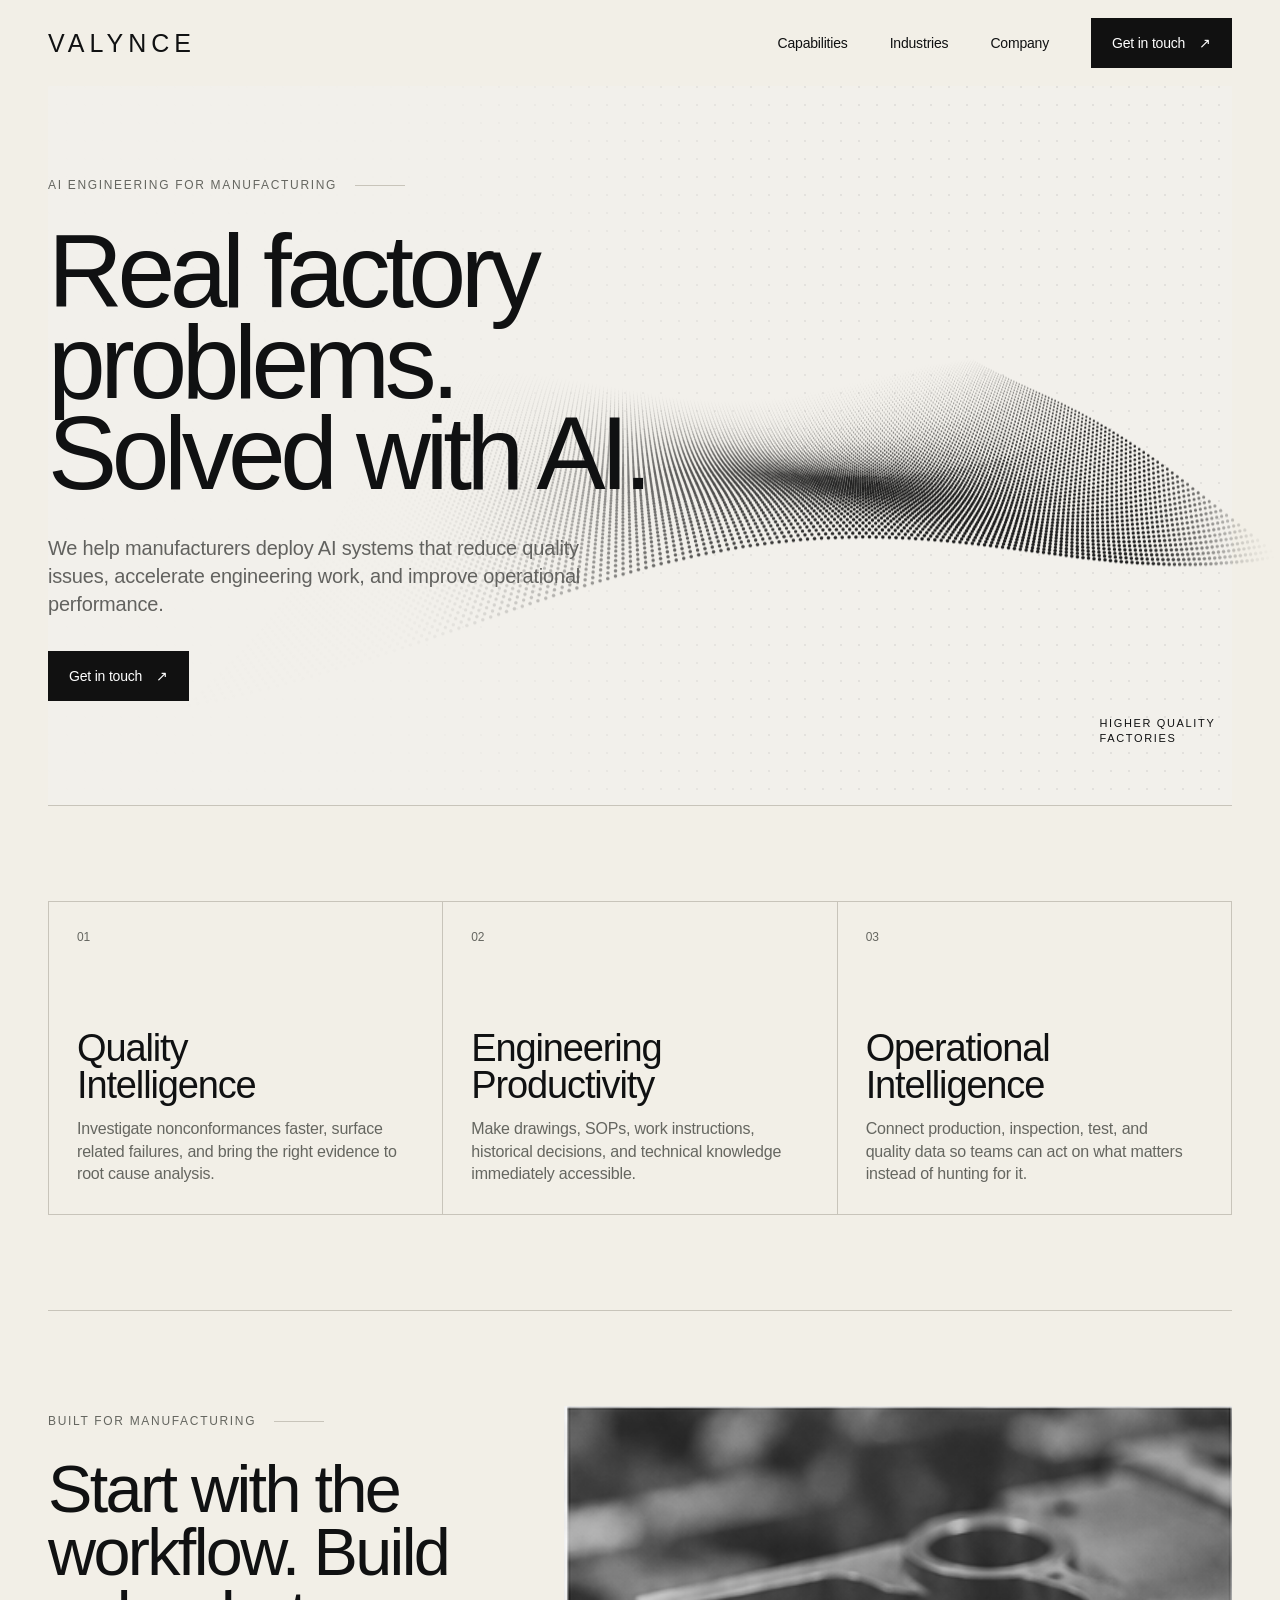
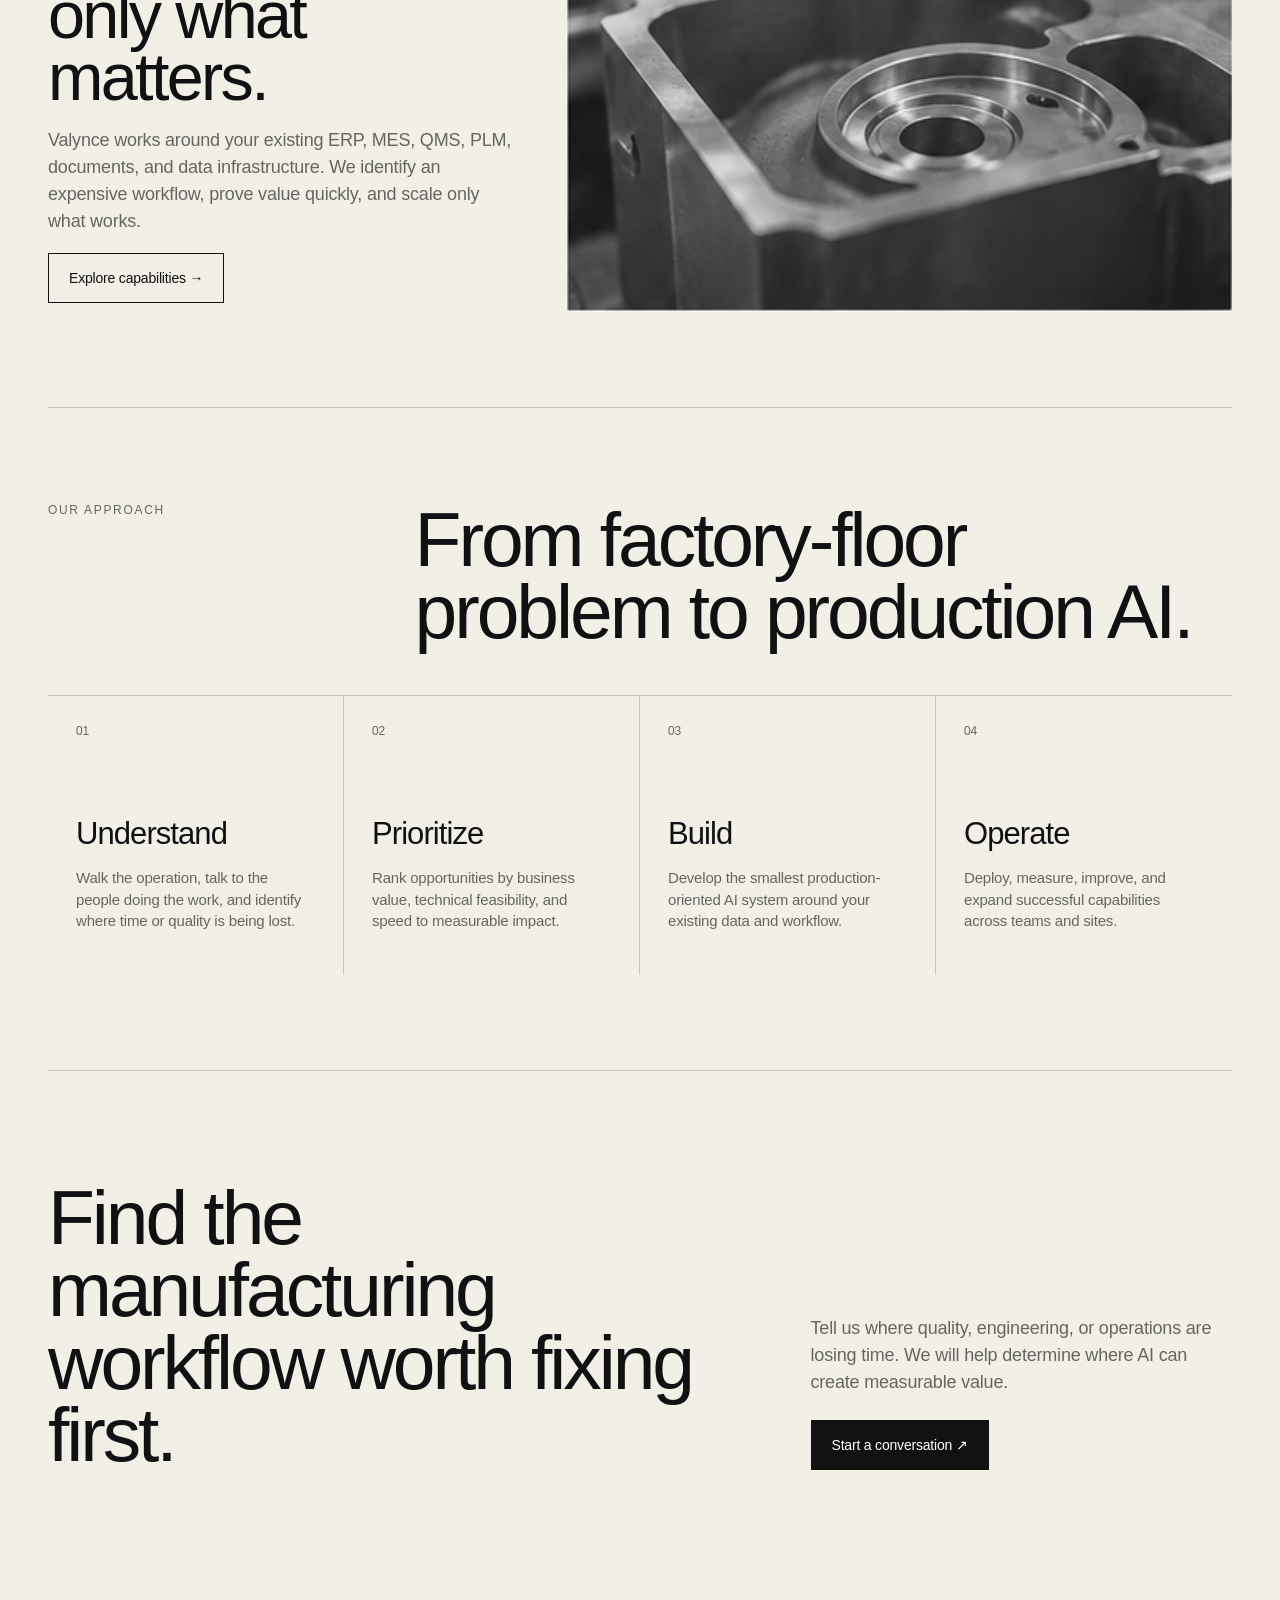
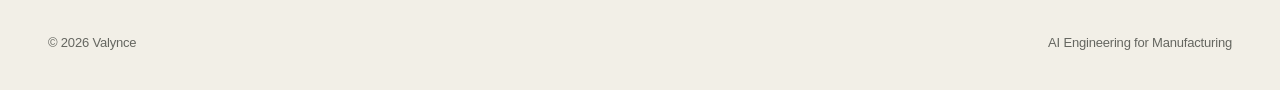
==== index.html @ 44287d53 "Use valynceai.com for contact links" ====
<!doctype html>
<html lang="en">
<head>
<meta charset="utf-8"><meta name="viewport" content="width=device-width,initial-scale=1">
<title>Valynce | AI Engineering for Manufacturing</title>
<meta name="description" content="Valynce helps manufacturers deploy practical AI systems across quality, engineering and operations.">
<link rel="stylesheet" href="assets/style.css">
</head>
<body>
<div class="site">

<header>
  <a class="brand" href="index.html">VALYNCE</a>
  <nav>
    <a href="capabilities.html">Capabilities</a>
    <a href="industries.html">Industries</a>
    <a href="company.html">Company</a>
    <a class="nav-cta" href="mailto:hello@valynceai.com">Get in touch <span>↗</span></a>
  </nav>
</header>


<section class="hero hero-webgl">
  <canvas id="wave" aria-hidden="true"></canvas>
  <div class="hero-copy">
    <div class="eyebrow">AI Engineering for Manufacturing</div>
    <h1>Real factory problems.<br>Solved with AI.</h1>
    <p>We help manufacturers deploy AI systems that reduce quality issues, accelerate engineering work, and improve operational performance.</p>
    <a class="button" href="mailto:hello@valynceai.com">Get in touch <span>↗</span></a>
  </div>
  <div class="hero-tag">HIGHER QUALITY<br>FACTORIES</div>
</section>


<section class="section reveal">
  <div class="feature-grid">
    <article class="feature">
      <div class="num">01</div><h3>Quality<br>Intelligence</h3>
      <p>Investigate nonconformances faster, surface related failures, and bring the right evidence to root cause analysis.</p>
    </article>
    <article class="feature">
      <div class="num">02</div><h3>Engineering<br>Productivity</h3>
      <p>Make drawings, SOPs, work instructions, historical decisions, and technical knowledge immediately accessible.</p>
    </article>
    <article class="feature">
      <div class="num">03</div><h3>Operational<br>Intelligence</h3>
      <p>Connect production, inspection, test, and quality data so teams can act on what matters instead of hunting for it.</p>
    </article>
  </div>
</section>

<section class="section reveal">
  <div class="industrial">
    <div>
      <div class="eyebrow">Built for manufacturing</div>
      <h2>Start with the workflow. Build only what matters.</h2>
      <p>Valynce works around your existing ERP, MES, QMS, PLM, documents, and data infrastructure. We identify an expensive workflow, prove value quickly, and scale only what works.</p>
      <a class="button secondary" href="capabilities.html">Explore capabilities →</a>
    </div>
    <img src="assets/machined-part.png" alt="Precision machined component">
  </div>
</section>

<section class="section reveal">
  <div class="section-head">
    <div class="label">Our approach</div>
    <div><h2>From factory-floor problem to production AI.</h2></div>
  </div>
  <div class="process">
    <div class="step"><div class="num">01</div><h3>Understand</h3><p>Walk the operation, talk to the people doing the work, and identify where time or quality is being lost.</p></div>
    <div class="step"><div class="num">02</div><h3>Prioritize</h3><p>Rank opportunities by business value, technical feasibility, and speed to measurable impact.</p></div>
    <div class="step"><div class="num">03</div><h3>Build</h3><p>Develop the smallest production-oriented AI system around your existing data and workflow.</p></div>
    <div class="step"><div class="num">04</div><h3>Operate</h3><p>Deploy, measure, improve, and expand successful capabilities across teams and sites.</p></div>
  </div>
</section>

<section class="cta-band reveal">
  <div class="inner">
    <h2>Find the manufacturing workflow worth fixing first.</h2>
    <div><p>Tell us where quality, engineering, or operations are losing time. We will help determine where AI can create measurable value.</p><a class="button" href="mailto:hello@valynceai.com">Start a conversation ↗</a></div>
  </div>
</section>

<footer>
  <span>© 2026 Valynce</span>
  <span>AI Engineering for Manufacturing</span>
</footer>

</div>
<script src="assets/site.js"></script>
</body></html>
---- assets/style.css ----
:root{
  --bg:#f2efe7;
  --ink:#101112;
  --muted:#656660;
  --line:#c8c4ba;
  --panel:#ebe7dd;
  --max:1440px;
  --pad:48px;
}
*{box-sizing:border-box}
html{scroll-behavior:smooth}
body{
  margin:0;background:var(--bg);color:var(--ink);
  font-family:"Helvetica Neue",Helvetica,Arial,sans-serif;
  font-weight:400;letter-spacing:-0.012em;overflow-x:clip;
}
a{color:inherit}
.site{max-width:var(--max);margin:auto;padding:0 var(--pad)}
header{
  height:86px;display:flex;align-items:center;justify-content:space-between;
  position:relative;z-index:20
}
.brand{font-size:25px;letter-spacing:.20em;text-decoration:none;font-weight:500}
nav{display:flex;align-items:center;gap:42px}
nav a{text-decoration:none;font-size:14px}
.nav-cta,.button{
  display:inline-flex;align-items:center;justify-content:center;gap:14px;
  background:#111;color:#fff;padding:16px 20px;text-decoration:none;
  font-size:14px;border:1px solid #111;transition:transform .2s ease,background .2s ease
}
.nav-cta:hover,.button:hover{transform:translateY(-2px)}
.button.secondary{background:transparent;color:var(--ink)}
.hero{
  min-height:690px;position:relative;border-bottom:1px solid var(--line);
  display:grid;grid-template-columns:1.08fr .92fr;align-items:center;overflow:hidden
}
.hero-copy{position:relative;z-index:4;padding:55px 0 72px}
.eyebrow{
  display:flex;align-items:center;gap:18px;font-size:12px;text-transform:uppercase;
  letter-spacing:.14em;color:var(--muted);margin-bottom:30px
}
.eyebrow:after{content:"";width:50px;height:1px;background:var(--line)}
h1{
  font-size:clamp(72px,8.5vw,132px);line-height:.88;letter-spacing:-.045em;
  font-weight:400;margin:0;max-width:900px
}
.hero p{
  font-size:20px;line-height:1.42;max-width:590px;color:#53544f;margin:30px 0 30px
}
#wave{
  position:absolute;
  right:-8%;
  top:-1%;
  width:73%;
  height:103%;
  z-index:2;
  pointer-events:none;
  image-rendering:auto;
}
.hero-tag{
  position:absolute;right:2%;bottom:12%;z-index:4;font-size:12px;line-height:1.25;
  text-transform:uppercase;letter-spacing:.14em
}
.section{padding:95px 0;border-bottom:1px solid var(--line)}
.section-head{display:grid;grid-template-columns:.38fr 1fr;gap:56px;margin-bottom:48px}
.label{font-size:12px;text-transform:uppercase;letter-spacing:.14em;color:var(--muted)}
h2{
  font-size:clamp(48px,6vw,88px);line-height:.94;letter-spacing:-.04em;
  font-weight:400;margin:0
}
.lede{font-size:18px;line-height:1.55;color:var(--muted);max-width:740px;margin:18px 0 0}
.feature-grid{display:grid;grid-template-columns:repeat(3,1fr);border-top:1px solid var(--line);border-left:1px solid var(--line)}
.feature{
  min-height:270px;border-right:1px solid var(--line);border-bottom:1px solid var(--line);
  padding:28px;position:relative;transition:background .2s ease
}
.feature:hover{background:rgba(255,255,255,.2)}
.feature .num{font-size:12px;color:var(--muted)}
.feature h3{font-size:38px;line-height:.98;font-weight:400;letter-spacing:-.03em;margin:86px 0 14px}
.feature p{font-size:16px;line-height:1.4;color:var(--muted);max-width:320px;margin:0}
.split{display:grid;grid-template-columns:1fr 1fr;border:1px solid var(--line)}
.split>div{padding:38px;min-height:360px}
.split>div:first-child{border-right:1px solid var(--line)}
.split h3{font-size:46px;line-height:.98;font-weight:400;letter-spacing:-.035em;margin:72px 0 16px}
.split p{font-size:17px;line-height:1.5;color:var(--muted);max-width:520px}
.process{display:grid;grid-template-columns:repeat(4,1fr);border-top:1px solid var(--line)}
.step{min-height:260px;border-right:1px solid var(--line);padding:28px}
.step:last-child{border-right:0}
.step .num{font-size:12px;color:var(--muted)}
.step h3{font-size:31px;font-weight:400;letter-spacing:-.03em;margin:78px 0 10px}
.step p{font-size:15px;line-height:1.45;color:var(--muted);max-width:250px}
.systems{display:grid;grid-template-columns:repeat(6,1fr);border-top:1px solid var(--line);border-left:1px solid var(--line);margin-top:42px}
.systems div{height:86px;display:flex;align-items:center;justify-content:center;border-right:1px solid var(--line);border-bottom:1px solid var(--line);font-size:14px}
.industrial{display:grid;grid-template-columns:.82fr 1.18fr;gap:52px;align-items:center}
.industrial img{width:100%;display:block;filter:grayscale(1);aspect-ratio:1.32/1;object-fit:cover}
.industrial h2{font-size:clamp(48px,5.2vw,78px)}
.industrial p{font-size:18px;line-height:1.5;color:var(--muted);max-width:560px}
.page-hero{padding:105px 0 78px;border-bottom:1px solid var(--line)}
.page-hero h1{font-size:clamp(72px,8vw,124px);max-width:1100px}
.page-hero p{font-size:20px;line-height:1.45;max-width:760px;color:var(--muted)}
.list-row{display:grid;grid-template-columns:.42fr 1.58fr;gap:50px;padding:34px 0;border-top:1px solid var(--line)}
.list-row:last-child{border-bottom:1px solid var(--line)}
.list-row h3{font-size:30px;font-weight:400;margin:0;letter-spacing:-.03em}
.list-row p{font-size:17px;line-height:1.5;color:var(--muted);margin:0;max-width:760px}
.industry-grid{display:grid;grid-template-columns:repeat(2,1fr);border-top:1px solid var(--line);border-left:1px solid var(--line)}
.industry{min-height:310px;padding:32px;border-right:1px solid var(--line);border-bottom:1px solid var(--line)}
.industry h3{font-size:40px;font-weight:400;letter-spacing:-.035em;margin:118px 0 12px}
.industry p{font-size:16px;line-height:1.45;color:var(--muted);max-width:440px}
.big-quote{font-size:clamp(48px,6vw,92px);line-height:.96;letter-spacing:-.045em;max-width:1240px;margin:0}
.cta-band{padding:110px 0 125px}
.cta-band .inner{display:grid;grid-template-columns:1.25fr .75fr;gap:60px;align-items:end}
.cta-band p{font-size:18px;line-height:1.5;color:var(--muted);margin:0 0 24px}
footer{height:95px;display:flex;align-items:center;justify-content:space-between;font-size:13px;color:var(--muted)}
.reveal{opacity:0;transform:translateY(20px);transition:opacity .7s ease,transform .7s ease}
.reveal.visible{opacity:1;transform:none}
@media(max-width:980px){
  :root{--pad:24px}
  nav a:not(.nav-cta){display:none}
  .hero{grid-template-columns:1fr;min-height:650px}
  #wave{width:86%;opacity:.55}
  .feature-grid,.industry-grid{grid-template-columns:1fr}
  .section-head,.industrial,.split,.cta-band .inner,.list-row{grid-template-columns:1fr}
  .split>div:first-child{border-right:0;border-bottom:1px solid var(--line)}
  .process{grid-template-columns:1fr 1fr}
  .systems{grid-template-columns:repeat(3,1fr)}
}
@media(max-width:620px){
  :root{--pad:18px}
  .brand{font-size:19px}
  h1{font-size:59px}
  #wave{width:100%;right:-25%;opacity:.35}
  .hero-tag{display:none}
  .process,.systems{grid-template-columns:1fr}
  .step{border-right:0;border-bottom:1px solid var(--line)}
  .page-hero h1{font-size:58px}
}
@media(prefers-reduced-motion:reduce){
  html{scroll-behavior:auto}
  .reveal{opacity:1;transform:none}
}


/* ===== Valynce interactive WebGL hero ===== */
.hero-webgl{
  min-height:720px;
  position:relative;
  display:block;
  overflow:visible;
  border-bottom:1px solid var(--line);
  background:
    radial-gradient(circle at 1px 1px, rgba(60,60,60,.085) .75px, transparent .8px) 0 0 / 18px 18px,
    #F2F0EB;
}
.hero-webgl::after{
  content:"";
  position:absolute;
  inset:0;
  pointer-events:none;
  background:linear-gradient(90deg, rgba(242,240,235,.98) 0%, rgba(242,240,235,.93) 29%, rgba(242,240,235,.38) 48%, rgba(242,240,235,.015) 69%);
  z-index:2;
}
.hero-webgl #wave{
  position:absolute;
  top:0;
  right:calc(50% - 50vw);
  width:calc(50vw + 50%);
  height:100%;
  opacity:1;
  z-index:1;
  pointer-events:none;
}
.hero-webgl .hero-copy{
  position:relative;
  z-index:4;
  width:min(850px,72%);
  padding:92px 0 80px;
}
.hero-webgl .eyebrow{
  margin-bottom:34px;
}
.hero-webgl h1{
  font-family:Inter,"Helvetica Neue",Helvetica,Arial,sans-serif;
  font-size:clamp(72px,8.1vw,122px);
  line-height:.88;
  letter-spacing:-.052em;
  font-weight:500;
  max-width:920px;
}
.hero-webgl p{
  max-width:560px;
  font-size:20px;
  line-height:1.42;
  color:#62625f;
  margin:34px 0 32px;
}
.hero-webgl .hero-tag{
  position:absolute;
  z-index:5;
  right:1.4%;
  bottom:8.4%;
  font-size:11px;
  line-height:1.28;
  letter-spacing:.15em;
  font-weight:500;
}
@media(max-width:980px){
  .hero-webgl{min-height:680px}
  .hero-webgl .hero-copy{width:86%;padding-top:100px}
  .hero-webgl::after{background:linear-gradient(90deg,rgba(242,240,235,.98) 0%,rgba(242,240,235,.90) 48%,rgba(242,240,235,.15) 82%)}
}
@media(max-width:650px){
  .hero-webgl{min-height:660px}
  .hero-webgl .hero-copy{width:100%;padding-top:106px}
  .hero-webgl h1{font-size:58px;letter-spacing:-.045em}
  .hero-webgl p{font-size:18px;max-width:88%}
  .hero-webgl .hero-tag{display:none}
  .hero-webgl::after{background:linear-gradient(90deg,rgba(242,240,235,.98) 0%,rgba(242,240,235,.92) 58%,rgba(242,240,235,.28) 100%)}
}
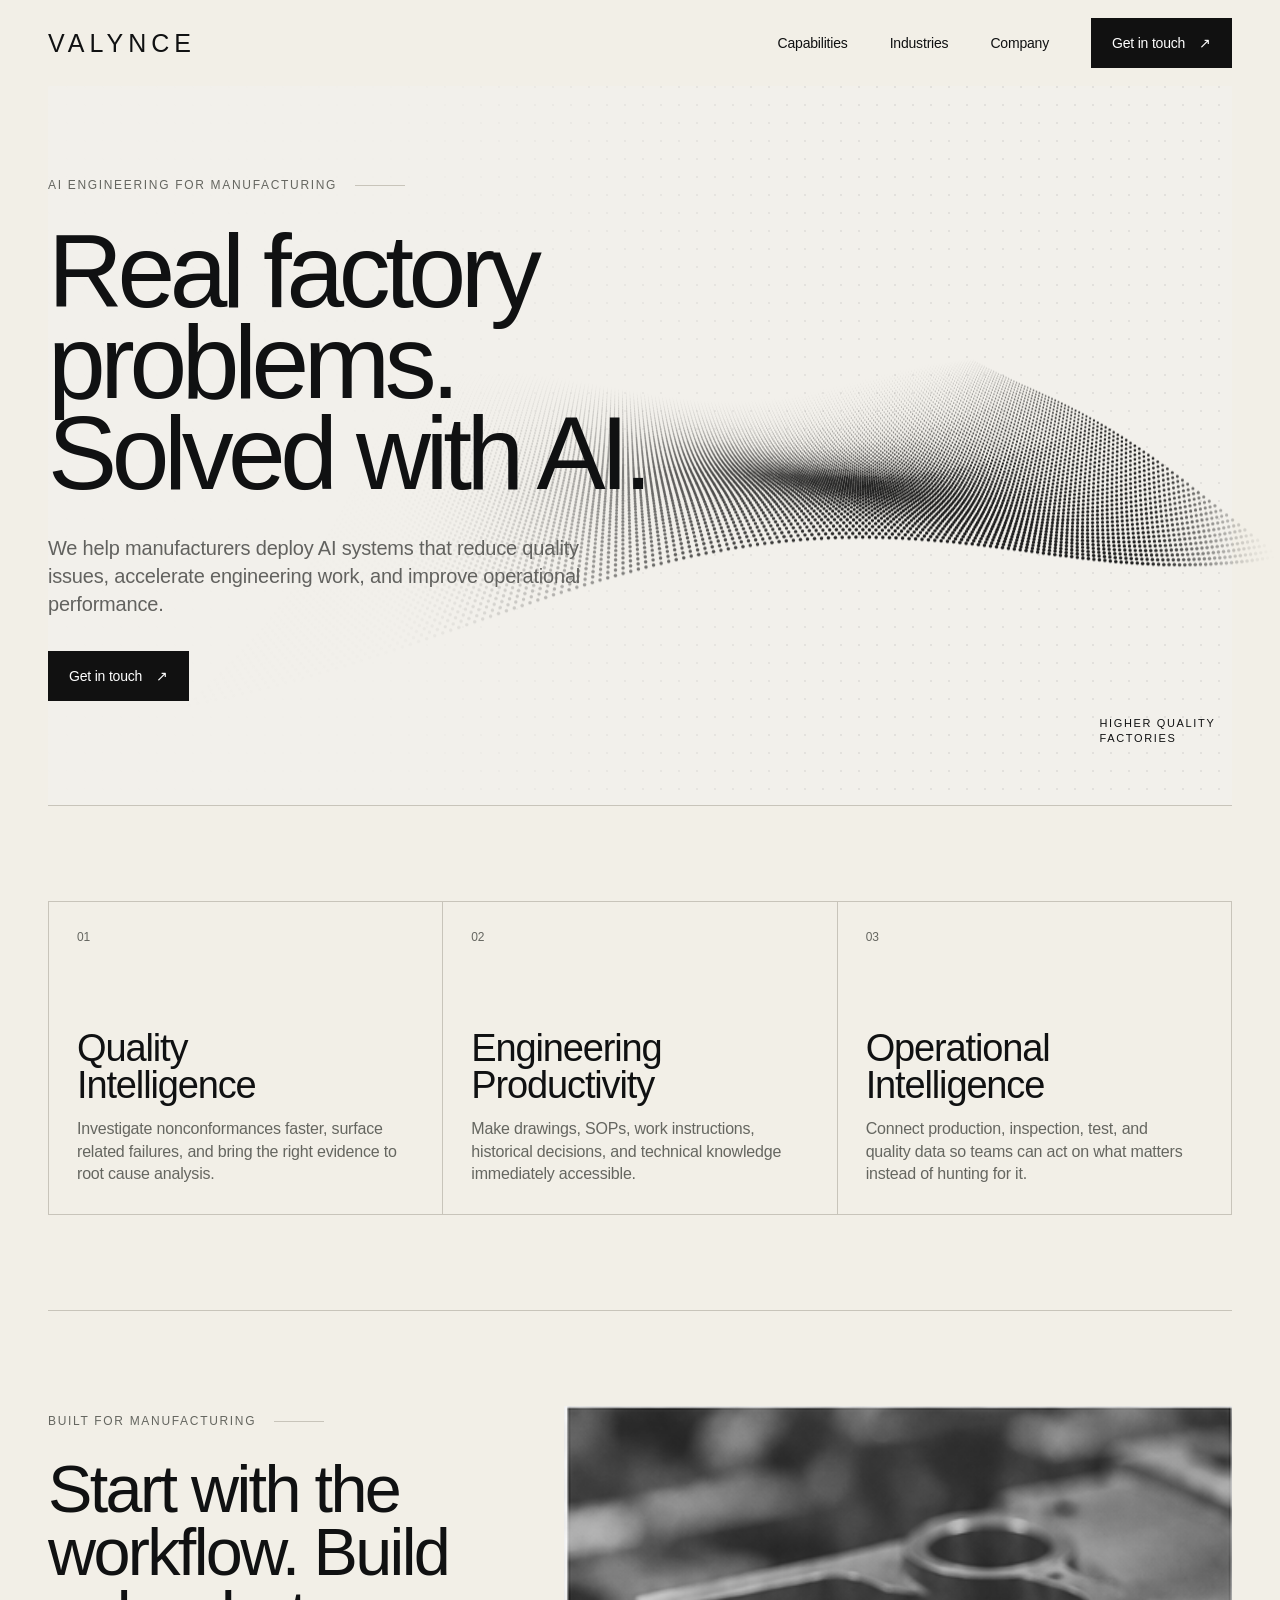
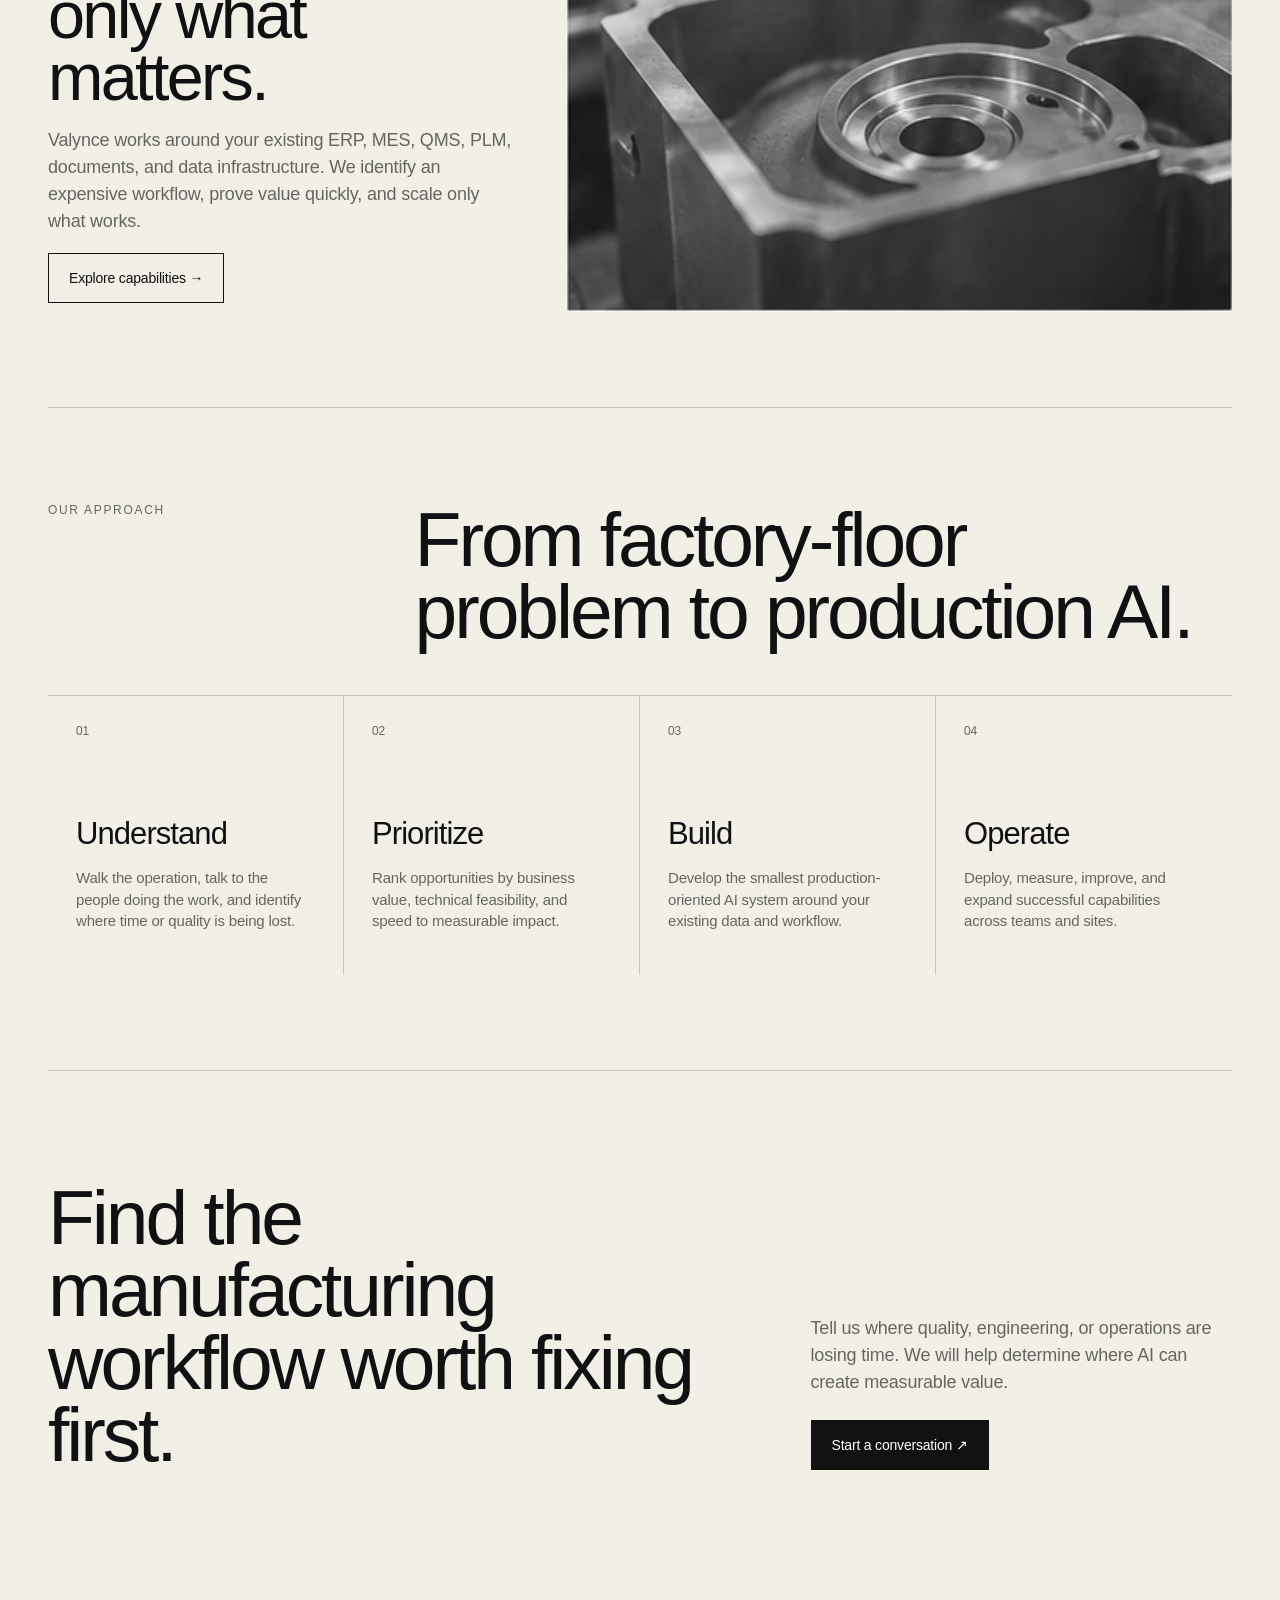
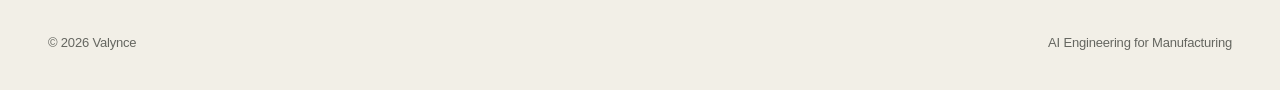
==== commit b16558ac: "Add contact form delivering inquiries to Paul" ====
--- a/index.html
+++ b/index.html
@@ -15,7 +15,7 @@
     <a href="capabilities.html">Capabilities</a>
     <a href="industries.html">Industries</a>
     <a href="company.html">Company</a>
-    <a class="nav-cta" href="mailto:hello@valynceai.com">Get in touch <span>↗</span></a>
+    <a class="nav-cta" href="contact.html">Get in touch <span>↗</span></a>
   </nav>
 </header>
 
@@ -26,7 +26,7 @@
     <div class="eyebrow">AI Engineering for Manufacturing</div>
     <h1>Real factory problems.<br>Solved with AI.</h1>
     <p>We help manufacturers deploy AI systems that reduce quality issues, accelerate engineering work, and improve operational performance.</p>
-    <a class="button" href="mailto:hello@valynceai.com">Get in touch <span>↗</span></a>
+    <a class="button" href="contact.html">Get in touch <span>↗</span></a>
   </div>
   <div class="hero-tag">HIGHER QUALITY<br>FACTORIES</div>
 </section>
@@ -77,7 +77,7 @@
 <section class="cta-band reveal">
   <div class="inner">
     <h2>Find the manufacturing workflow worth fixing first.</h2>
-    <div><p>Tell us where quality, engineering, or operations are losing time. We will help determine where AI can create measurable value.</p><a class="button" href="mailto:hello@valynceai.com">Start a conversation ↗</a></div>
+    <div><p>Tell us where quality, engineering, or operations are losing time. We will help determine where AI can create measurable value.</p><a class="button" href="contact.html">Start a conversation ↗</a></div>
   </div>
 </section>
 
--- a/assets/style.css
+++ b/assets/style.css
@@ -217,3 +217,20 @@
   .hero-webgl .hero-tag{display:none}
   .hero-webgl::after{background:linear-gradient(90deg,rgba(242,240,235,.98) 0%,rgba(242,240,235,.92) 58%,rgba(242,240,235,.28) 100%)}
 }
+
+/* Contact form */
+.contact-layout{display:grid;grid-template-columns:1fr 1.2fr;gap:72px;align-items:start}
+.contact-intro h2{font-size:clamp(32px,4vw,52px);line-height:1.05;margin:24px 0}
+.contact-intro p{font-size:18px;line-height:1.5;color:var(--muted);overflow-wrap:anywhere}
+.contact-form{display:grid;gap:24px}
+.contact-fields{display:grid;grid-template-columns:1fr 1fr;gap:24px}
+.contact-field{display:grid;gap:10px}
+.contact-field label{font-size:14px;font-weight:500}
+.contact-field label span{color:var(--muted);font-weight:400}
+.contact-field input,.contact-field textarea{width:100%;min-width:0;border:1px solid var(--line);border-radius:0;background:transparent;color:var(--ink);padding:14px;font:inherit;font-size:16px}
+.contact-field textarea{resize:vertical;min-height:160px}
+.contact-field input:focus-visible,.contact-field textarea:focus-visible,.contact-form button:focus-visible{outline:2px solid var(--ink);outline-offset:3px}
+.contact-note{font-size:13px;line-height:1.5;color:var(--muted);margin:0}
+.contact-form .button{justify-self:start;cursor:pointer;font-family:inherit}
+@media(max-width:980px){.contact-layout{grid-template-columns:1fr;gap:36px}}
+@media(max-width:620px){.contact-fields{grid-template-columns:1fr}}
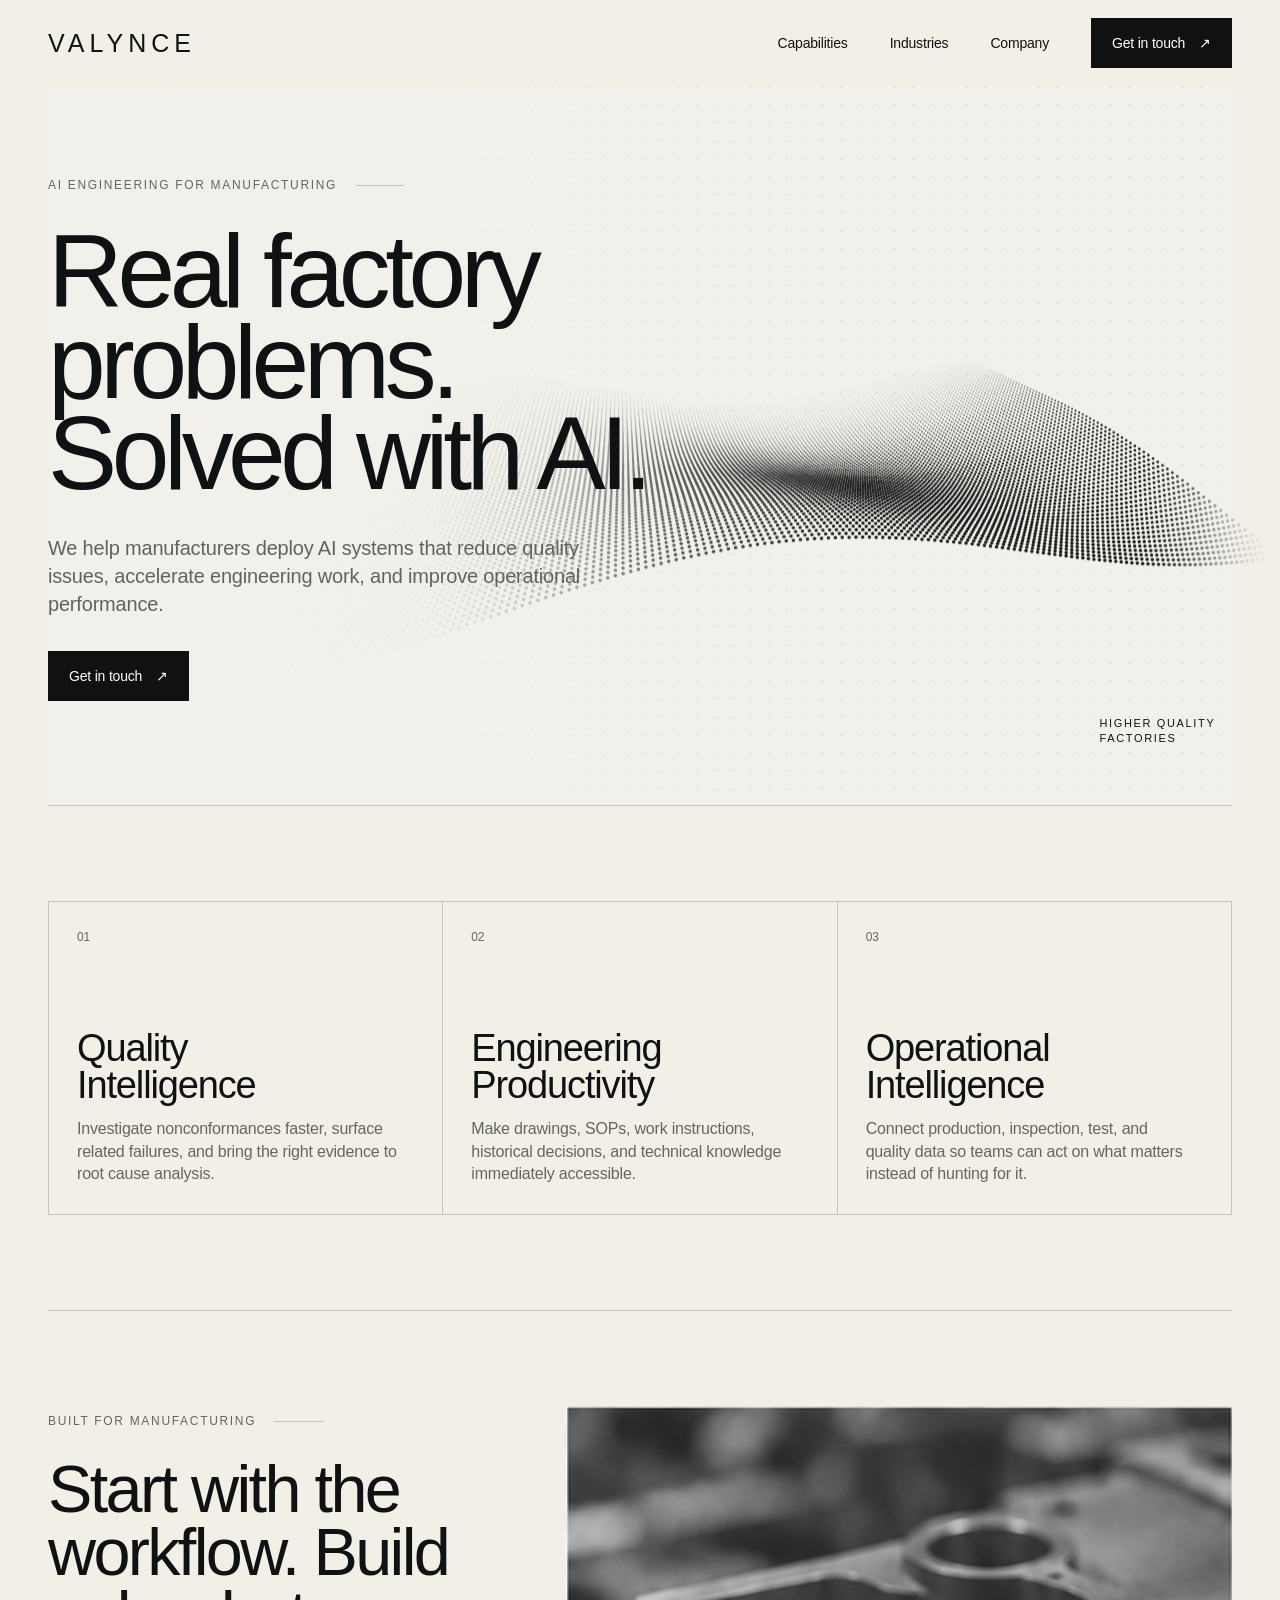
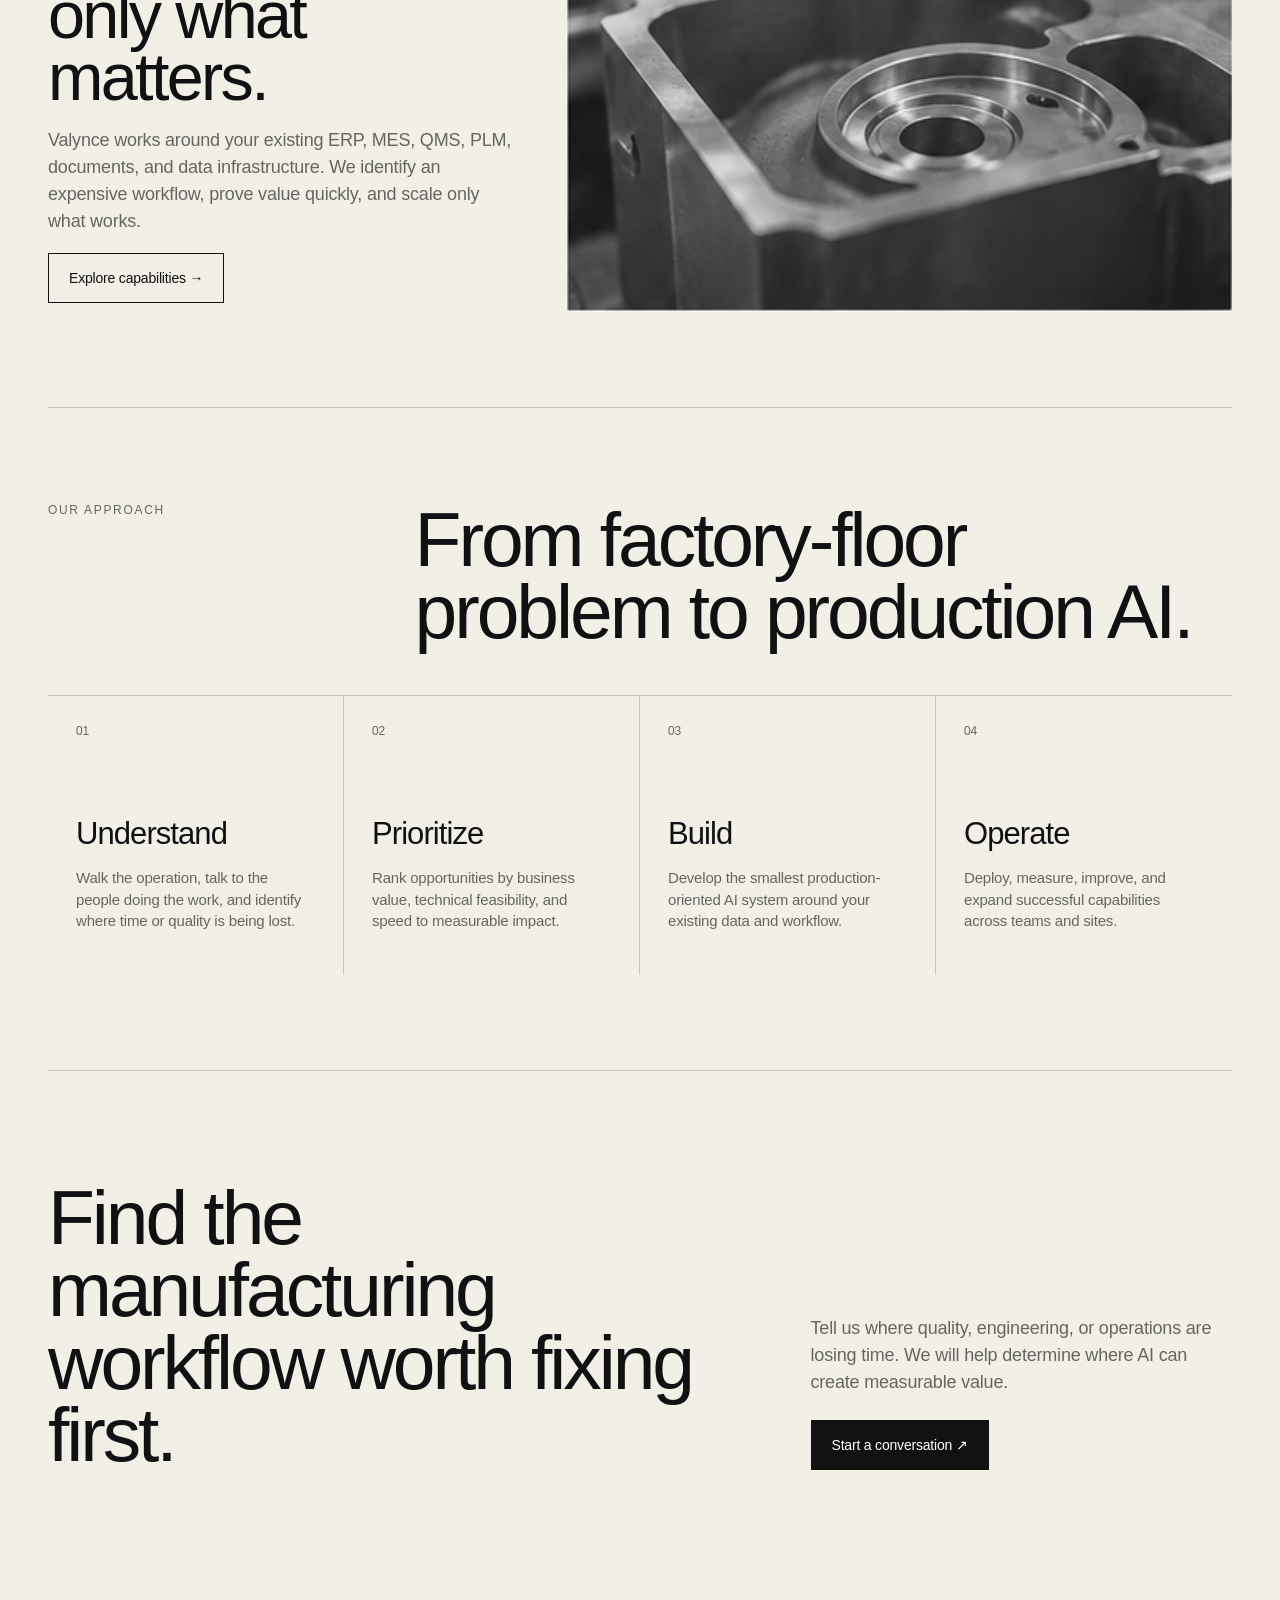
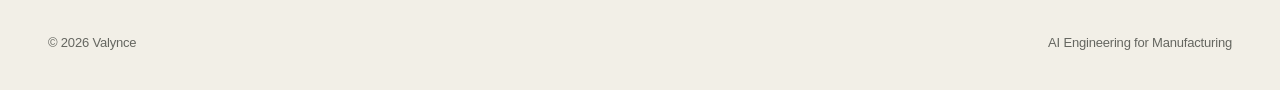
==== commit 801e0ba2: "Load contact styles separately and version stylesheet URLs" ====
--- a/index.html
+++ b/index.html
@@ -4,7 +4,7 @@
 <meta charset="utf-8"><meta name="viewport" content="width=device-width,initial-scale=1">
 <title>Valynce | AI Engineering for Manufacturing</title>
 <meta name="description" content="Valynce helps manufacturers deploy practical AI systems across quality, engineering and operations.">
-<link rel="stylesheet" href="assets/style.css">
+<link rel="stylesheet" href="assets/style.css?v=d0374bb2c1">
 </head>
 <body>
 <div class="site">
--- a/assets/style.css
+++ b/assets/style.css
@@ -217,20 +217,3 @@
   .hero-webgl .hero-tag{display:none}
   .hero-webgl::after{background:linear-gradient(90deg,rgba(242,240,235,.98) 0%,rgba(242,240,235,.92) 58%,rgba(242,240,235,.28) 100%)}
 }
-
-/* Contact form */
-.contact-layout{display:grid;grid-template-columns:1fr 1.2fr;gap:72px;align-items:start}
-.contact-intro h2{font-size:clamp(32px,4vw,52px);line-height:1.05;margin:24px 0}
-.contact-intro p{font-size:18px;line-height:1.5;color:var(--muted);overflow-wrap:anywhere}
-.contact-form{display:grid;gap:24px}
-.contact-fields{display:grid;grid-template-columns:1fr 1fr;gap:24px}
-.contact-field{display:grid;gap:10px}
-.contact-field label{font-size:14px;font-weight:500}
-.contact-field label span{color:var(--muted);font-weight:400}
-.contact-field input,.contact-field textarea{width:100%;min-width:0;border:1px solid var(--line);border-radius:0;background:transparent;color:var(--ink);padding:14px;font:inherit;font-size:16px}
-.contact-field textarea{resize:vertical;min-height:160px}
-.contact-field input:focus-visible,.contact-field textarea:focus-visible,.contact-form button:focus-visible{outline:2px solid var(--ink);outline-offset:3px}
-.contact-note{font-size:13px;line-height:1.5;color:var(--muted);margin:0}
-.contact-form .button{justify-self:start;cursor:pointer;font-family:inherit}
-@media(max-width:980px){.contact-layout{grid-template-columns:1fr;gap:36px}}
-@media(max-width:620px){.contact-fields{grid-template-columns:1fr}}
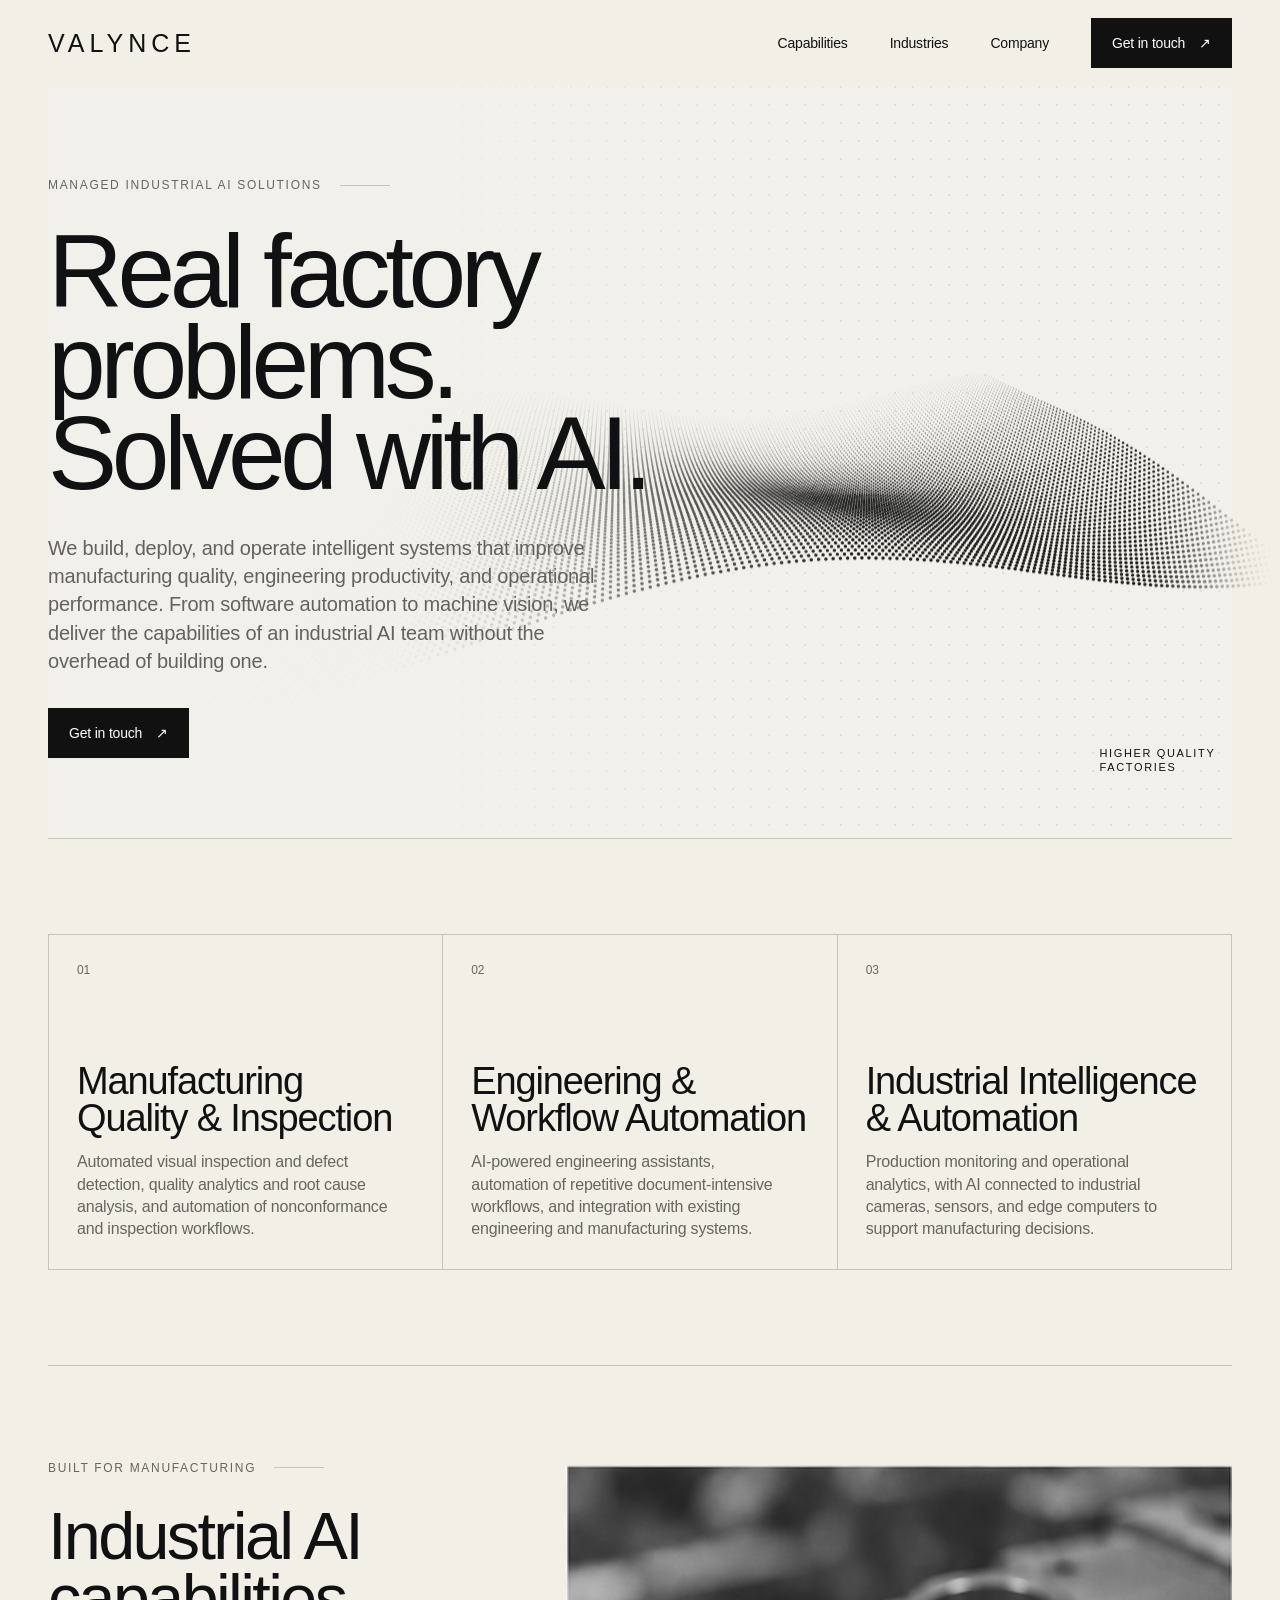
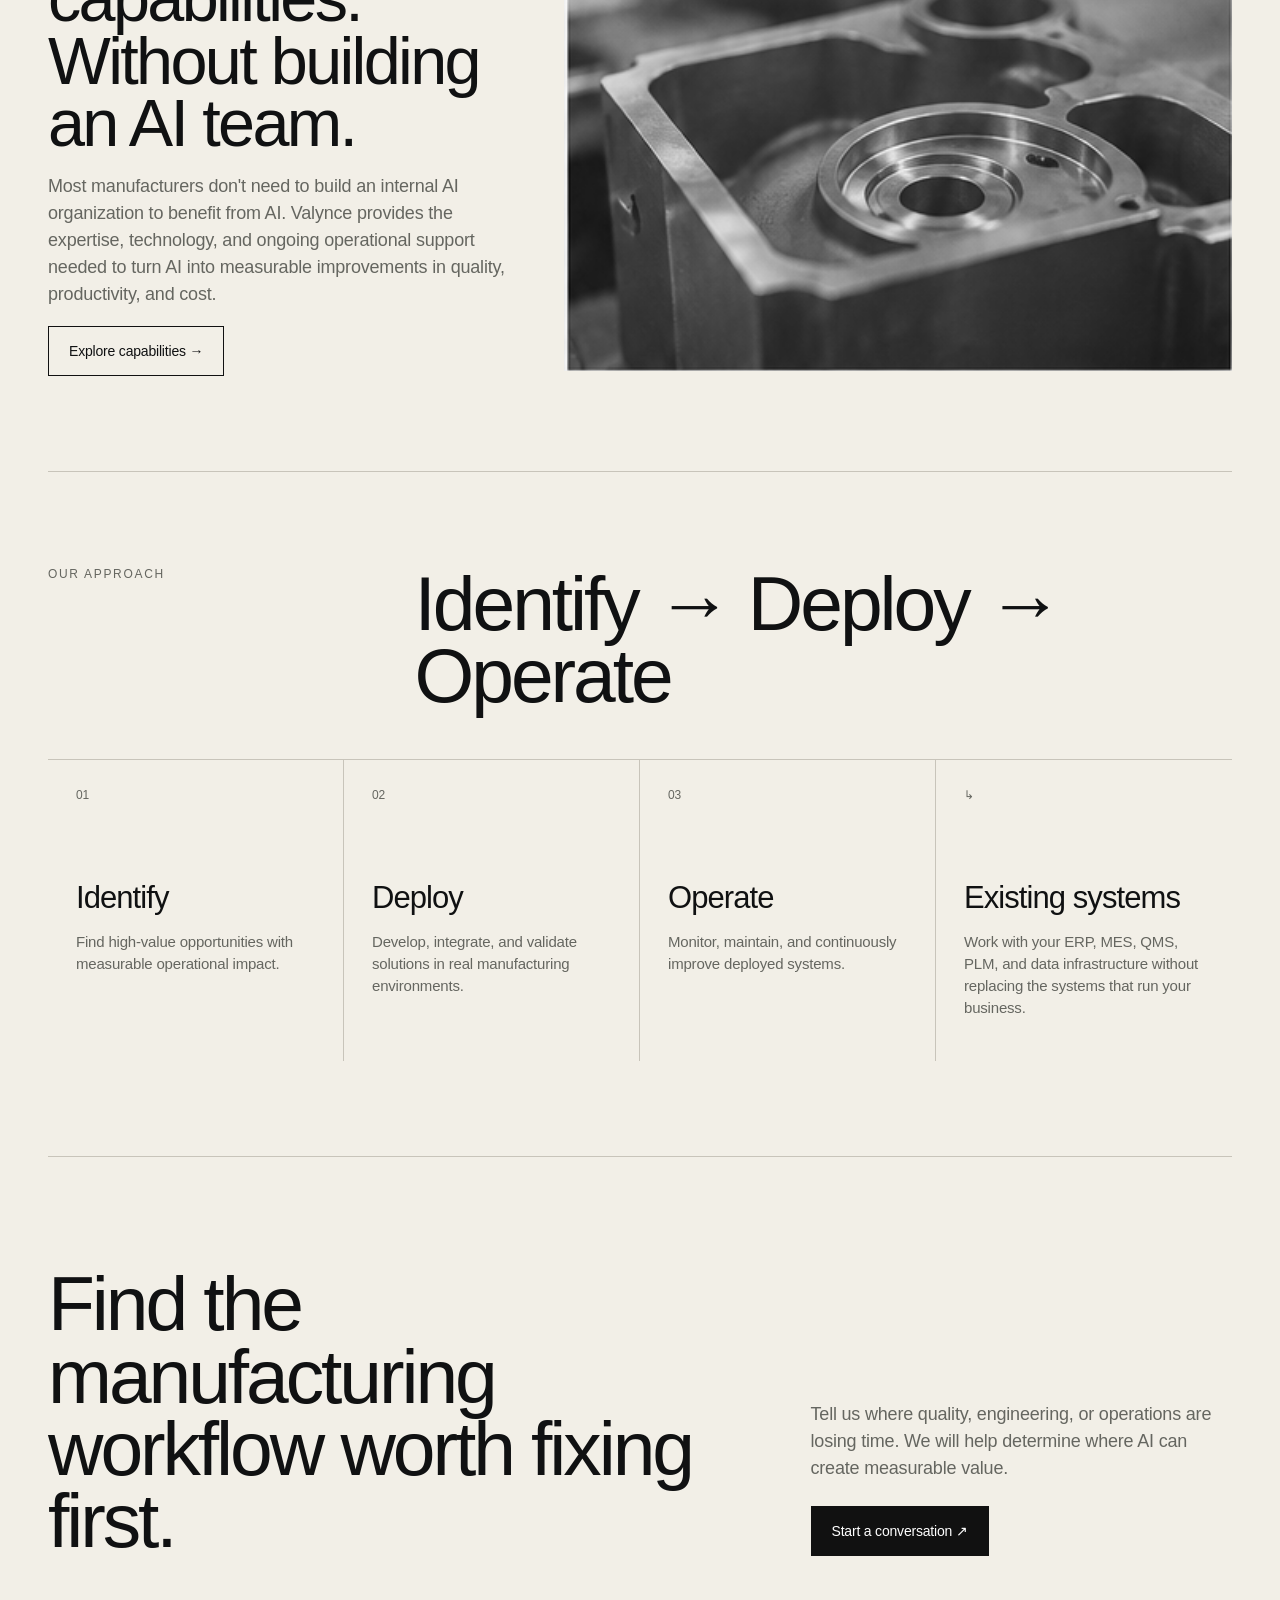
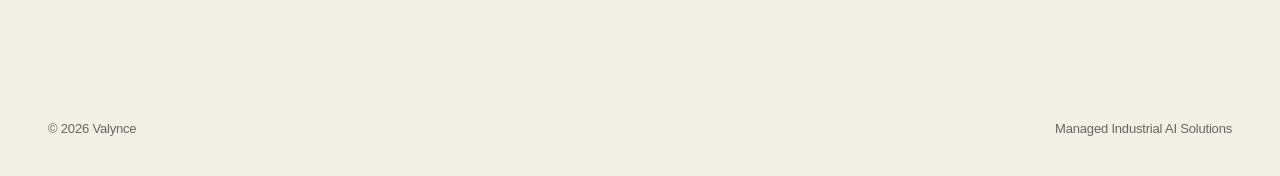
==== commit cf215058: "Position Valynce as a managed industrial AI solutions provider" ====
--- a/index.html
+++ b/index.html
@@ -2,8 +2,8 @@
 <html lang="en">
 <head>
 <meta charset="utf-8"><meta name="viewport" content="width=device-width,initial-scale=1">
-<title>Valynce | AI Engineering for Manufacturing</title>
-<meta name="description" content="Valynce helps manufacturers deploy practical AI systems across quality, engineering and operations.">
+<title>Valynce | Managed Industrial AI Solutions</title>
+<meta name="description" content="Valynce builds, deploys, and operates industrial AI systems for manufacturing quality, engineering productivity, and operational performance.">
 <link rel="stylesheet" href="assets/style.css?v=d0374bb2c1">
 </head>
 <body>
@@ -23,9 +23,9 @@
 <section class="hero hero-webgl">
   <canvas id="wave" aria-hidden="true"></canvas>
   <div class="hero-copy">
-    <div class="eyebrow">AI Engineering for Manufacturing</div>
+    <div class="eyebrow">Managed Industrial AI Solutions</div>
     <h1>Real factory problems.<br>Solved with AI.</h1>
-    <p>We help manufacturers deploy AI systems that reduce quality issues, accelerate engineering work, and improve operational performance.</p>
+    <p>We build, deploy, and operate intelligent systems that improve manufacturing quality, engineering productivity, and operational performance. From software automation to machine vision, we deliver the capabilities of an industrial AI team without the overhead of building one.</p>
     <a class="button" href="contact.html">Get in touch <span>↗</span></a>
   </div>
   <div class="hero-tag">HIGHER QUALITY<br>FACTORIES</div>
@@ -35,16 +35,16 @@
 <section class="section reveal">
   <div class="feature-grid">
     <article class="feature">
-      <div class="num">01</div><h3>Quality<br>Intelligence</h3>
-      <p>Investigate nonconformances faster, surface related failures, and bring the right evidence to root cause analysis.</p>
+      <div class="num">01</div><h3>Manufacturing<br>Quality &amp; Inspection</h3>
+      <p>Automated visual inspection and defect detection, quality analytics and root cause analysis, and automation of nonconformance and inspection workflows.</p>
     </article>
     <article class="feature">
-      <div class="num">02</div><h3>Engineering<br>Productivity</h3>
-      <p>Make drawings, SOPs, work instructions, historical decisions, and technical knowledge immediately accessible.</p>
+      <div class="num">02</div><h3>Engineering &amp;<br>Workflow Automation</h3>
+      <p>AI-powered engineering assistants, automation of repetitive document-intensive workflows, and integration with existing engineering and manufacturing systems.</p>
     </article>
     <article class="feature">
-      <div class="num">03</div><h3>Operational<br>Intelligence</h3>
-      <p>Connect production, inspection, test, and quality data so teams can act on what matters instead of hunting for it.</p>
+      <div class="num">03</div><h3>Industrial Intelligence<br>&amp; Automation</h3>
+      <p>Production monitoring and operational analytics, with AI connected to industrial cameras, sensors, and edge computers to support manufacturing decisions.</p>
     </article>
   </div>
 </section>
@@ -53,8 +53,8 @@
   <div class="industrial">
     <div>
       <div class="eyebrow">Built for manufacturing</div>
-      <h2>Start with the workflow. Build only what matters.</h2>
-      <p>Valynce works around your existing ERP, MES, QMS, PLM, documents, and data infrastructure. We identify an expensive workflow, prove value quickly, and scale only what works.</p>
+      <h2>Industrial AI capabilities. Without building an AI team.</h2>
+      <p>Most manufacturers don't need to build an internal AI organization to benefit from AI. Valynce provides the expertise, technology, and ongoing operational support needed to turn AI into measurable improvements in quality, productivity, and cost.</p>
       <a class="button secondary" href="capabilities.html">Explore capabilities →</a>
     </div>
     <img src="assets/machined-part.png" alt="Precision machined component">
@@ -64,13 +64,13 @@
 <section class="section reveal">
   <div class="section-head">
     <div class="label">Our approach</div>
-    <div><h2>From factory-floor problem to production AI.</h2></div>
+    <div><h2>Identify → Deploy → Operate</h2></div>
   </div>
   <div class="process">
-    <div class="step"><div class="num">01</div><h3>Understand</h3><p>Walk the operation, talk to the people doing the work, and identify where time or quality is being lost.</p></div>
-    <div class="step"><div class="num">02</div><h3>Prioritize</h3><p>Rank opportunities by business value, technical feasibility, and speed to measurable impact.</p></div>
-    <div class="step"><div class="num">03</div><h3>Build</h3><p>Develop the smallest production-oriented AI system around your existing data and workflow.</p></div>
-    <div class="step"><div class="num">04</div><h3>Operate</h3><p>Deploy, measure, improve, and expand successful capabilities across teams and sites.</p></div>
+    <div class="step"><div class="num">01</div><h3>Identify</h3><p>Find high-value opportunities with measurable operational impact.</p></div>
+    <div class="step"><div class="num">02</div><h3>Deploy</h3><p>Develop, integrate, and validate solutions in real manufacturing environments.</p></div>
+    <div class="step"><div class="num">03</div><h3>Operate</h3><p>Monitor, maintain, and continuously improve deployed systems.</p></div>
+    <div class="step"><div class="num">↳</div><h3>Existing systems</h3><p>Work with your ERP, MES, QMS, PLM, and data infrastructure without replacing the systems that run your business.</p></div>
   </div>
 </section>
 
@@ -83,7 +83,7 @@
 
 <footer>
   <span>© 2026 Valynce</span>
-  <span>AI Engineering for Manufacturing</span>
+  <span>Managed Industrial AI Solutions</span>
 </footer>
 
 </div>
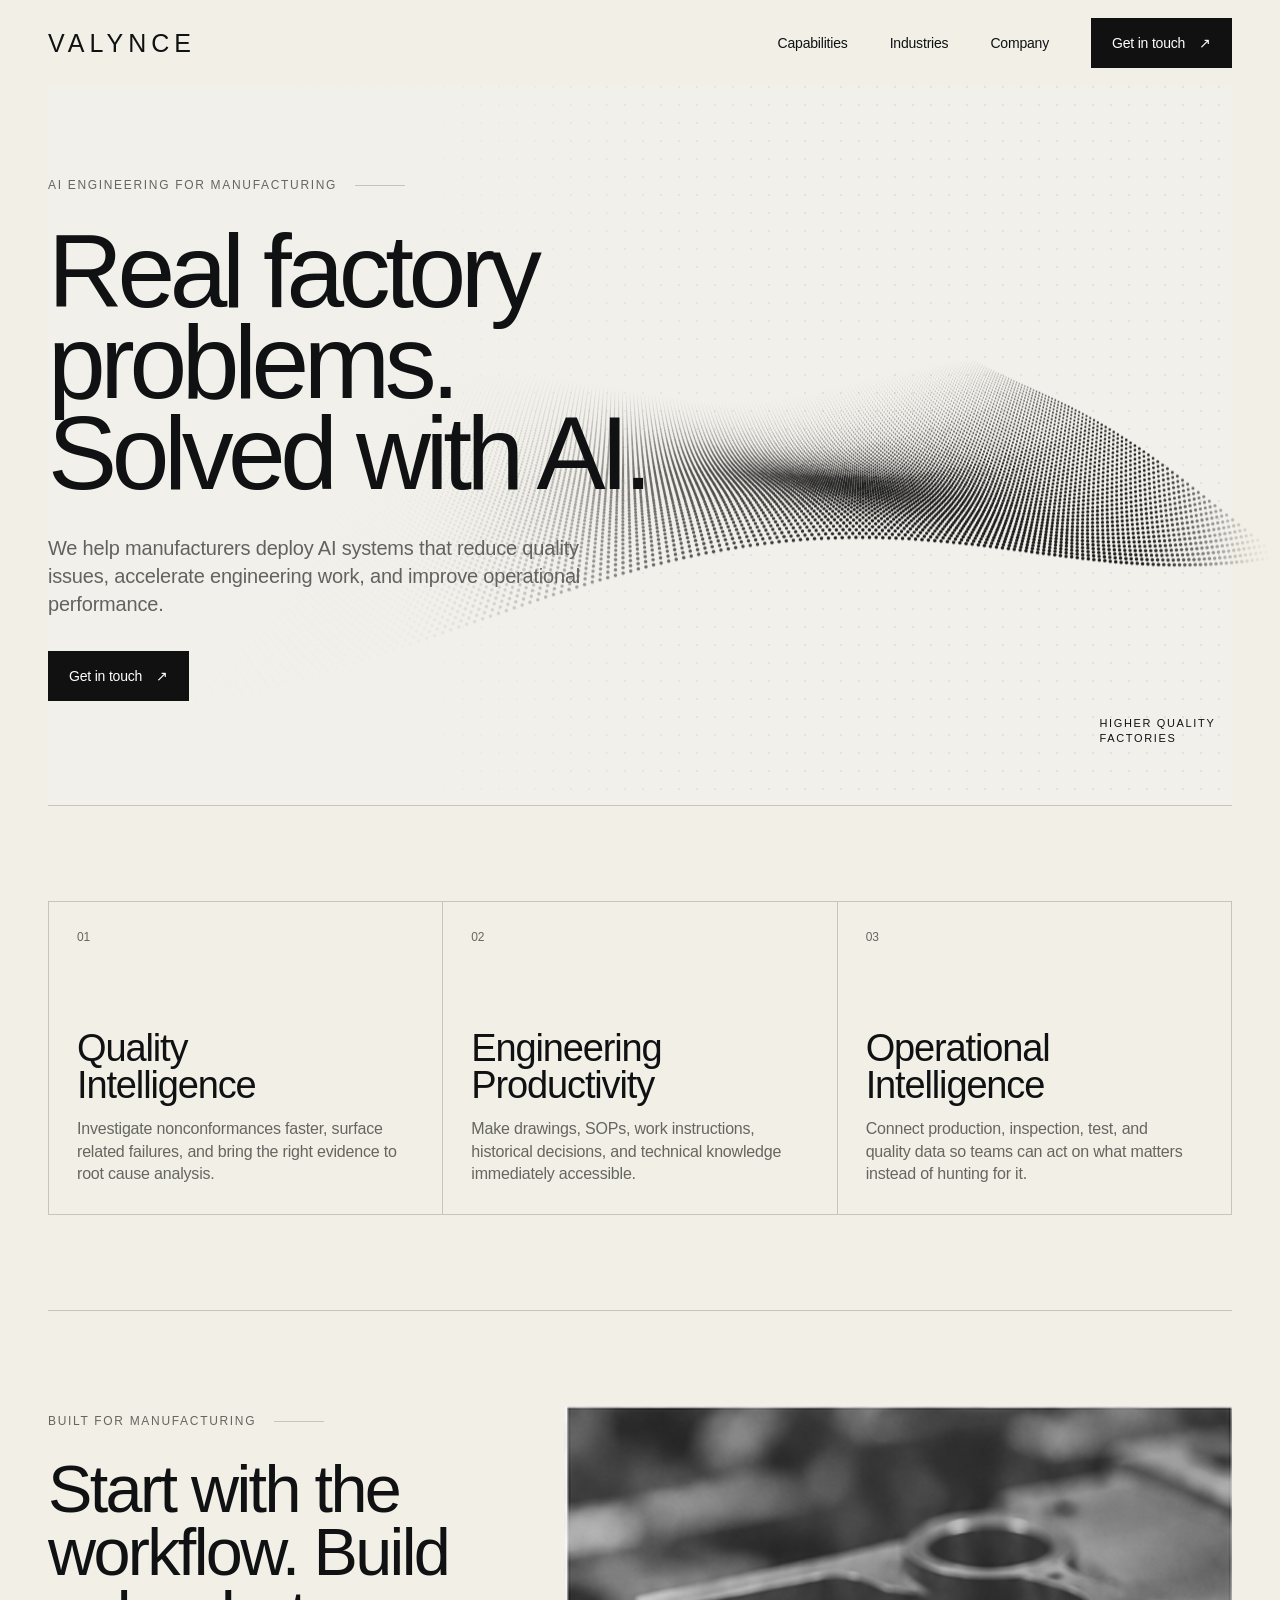
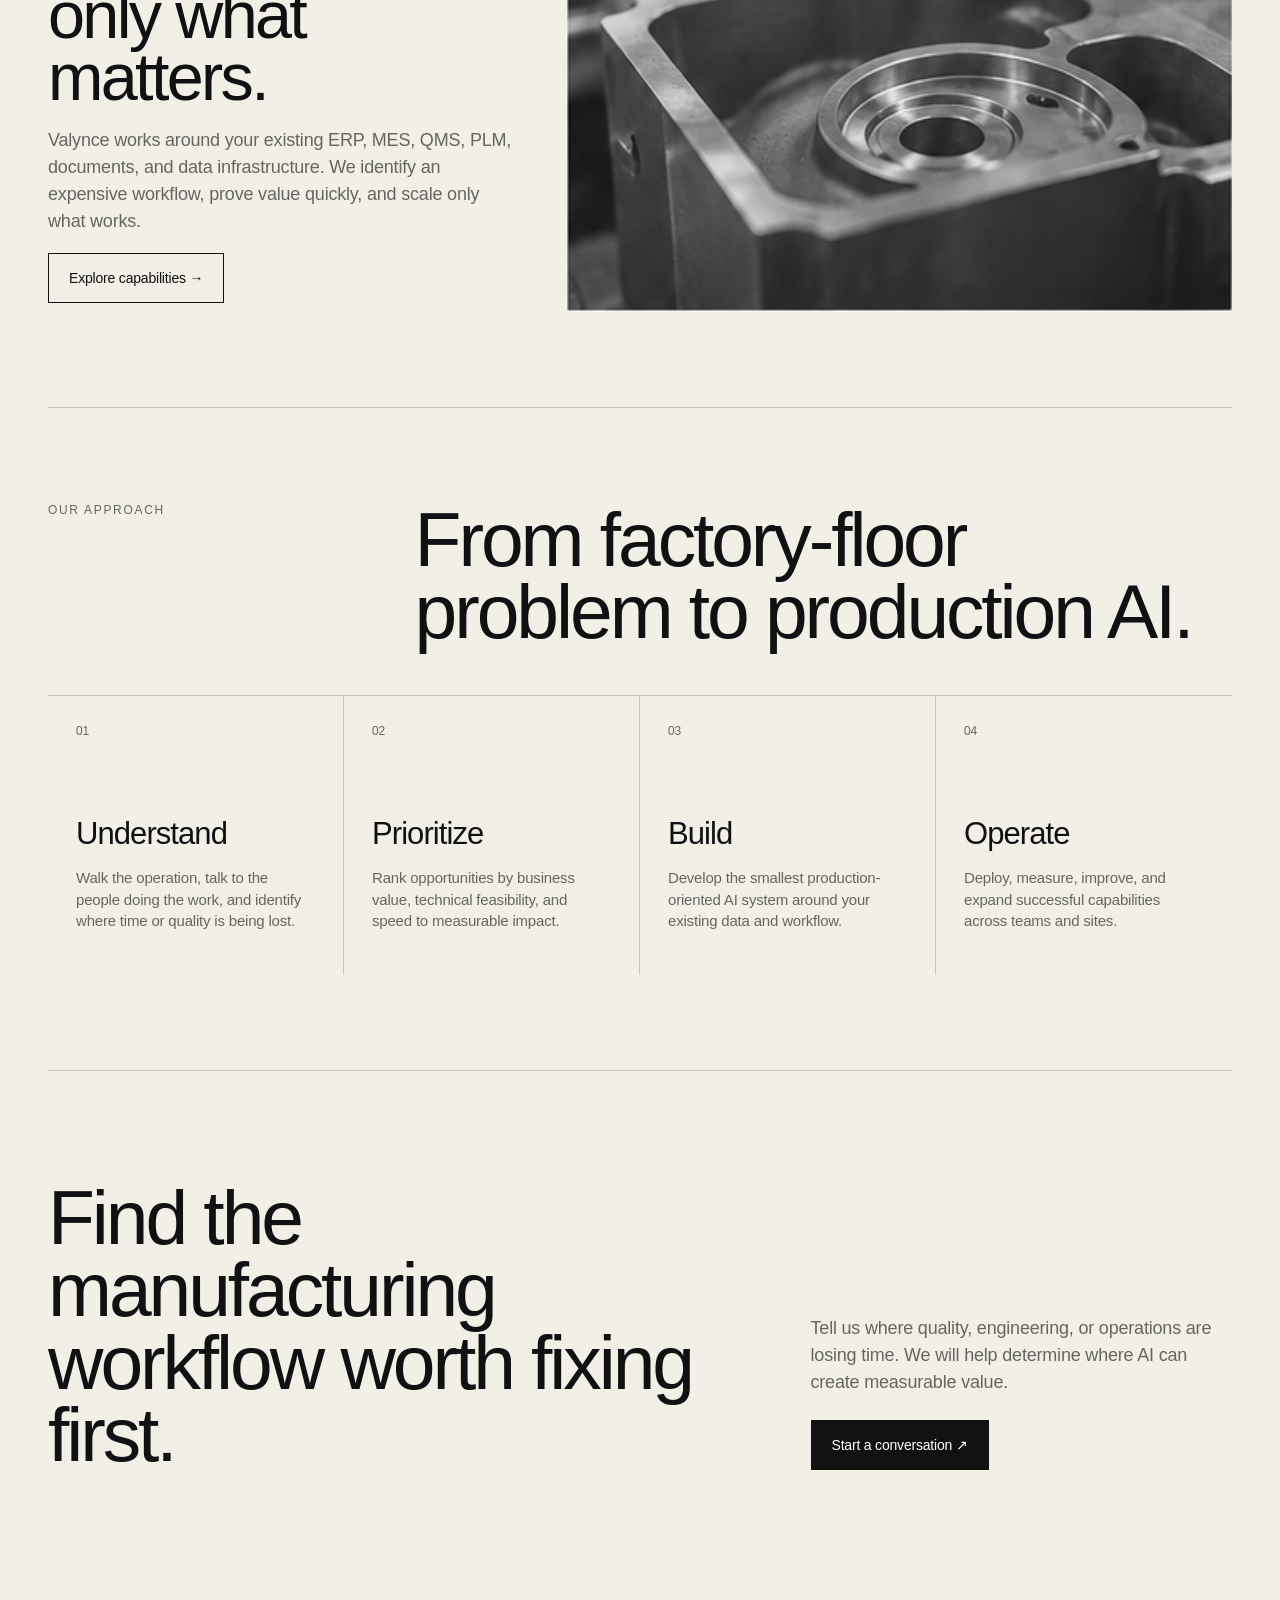
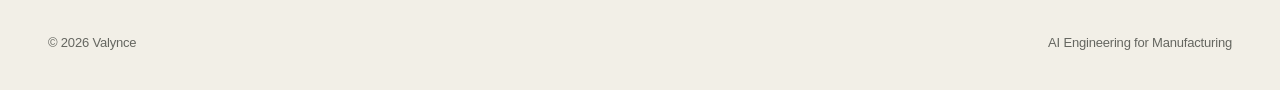
==== commit 34dbeaee: "Revert "Position Valynce as a managed industrial AI solutions provider" This reverts commit cf215058" ====
--- a/index.html
+++ b/index.html
@@ -2,8 +2,8 @@
 <html lang="en">
 <head>
 <meta charset="utf-8"><meta name="viewport" content="width=device-width,initial-scale=1">
-<title>Valynce | Managed Industrial AI Solutions</title>
-<meta name="description" content="Valynce builds, deploys, and operates industrial AI systems for manufacturing quality, engineering productivity, and operational performance.">
+<title>Valynce | AI Engineering for Manufacturing</title>
+<meta name="description" content="Valynce helps manufacturers deploy practical AI systems across quality, engineering and operations.">
 <link rel="stylesheet" href="assets/style.css?v=d0374bb2c1">
 </head>
 <body>
@@ -23,9 +23,9 @@
 <section class="hero hero-webgl">
   <canvas id="wave" aria-hidden="true"></canvas>
   <div class="hero-copy">
-    <div class="eyebrow">Managed Industrial AI Solutions</div>
+    <div class="eyebrow">AI Engineering for Manufacturing</div>
     <h1>Real factory problems.<br>Solved with AI.</h1>
-    <p>We build, deploy, and operate intelligent systems that improve manufacturing quality, engineering productivity, and operational performance. From software automation to machine vision, we deliver the capabilities of an industrial AI team without the overhead of building one.</p>
+    <p>We help manufacturers deploy AI systems that reduce quality issues, accelerate engineering work, and improve operational performance.</p>
     <a class="button" href="contact.html">Get in touch <span>↗</span></a>
   </div>
   <div class="hero-tag">HIGHER QUALITY<br>FACTORIES</div>
@@ -35,16 +35,16 @@
 <section class="section reveal">
   <div class="feature-grid">
     <article class="feature">
-      <div class="num">01</div><h3>Manufacturing<br>Quality &amp; Inspection</h3>
-      <p>Automated visual inspection and defect detection, quality analytics and root cause analysis, and automation of nonconformance and inspection workflows.</p>
+      <div class="num">01</div><h3>Quality<br>Intelligence</h3>
+      <p>Investigate nonconformances faster, surface related failures, and bring the right evidence to root cause analysis.</p>
     </article>
     <article class="feature">
-      <div class="num">02</div><h3>Engineering &amp;<br>Workflow Automation</h3>
-      <p>AI-powered engineering assistants, automation of repetitive document-intensive workflows, and integration with existing engineering and manufacturing systems.</p>
+      <div class="num">02</div><h3>Engineering<br>Productivity</h3>
+      <p>Make drawings, SOPs, work instructions, historical decisions, and technical knowledge immediately accessible.</p>
     </article>
     <article class="feature">
-      <div class="num">03</div><h3>Industrial Intelligence<br>&amp; Automation</h3>
-      <p>Production monitoring and operational analytics, with AI connected to industrial cameras, sensors, and edge computers to support manufacturing decisions.</p>
+      <div class="num">03</div><h3>Operational<br>Intelligence</h3>
+      <p>Connect production, inspection, test, and quality data so teams can act on what matters instead of hunting for it.</p>
     </article>
   </div>
 </section>
@@ -53,8 +53,8 @@
   <div class="industrial">
     <div>
       <div class="eyebrow">Built for manufacturing</div>
-      <h2>Industrial AI capabilities. Without building an AI team.</h2>
-      <p>Most manufacturers don't need to build an internal AI organization to benefit from AI. Valynce provides the expertise, technology, and ongoing operational support needed to turn AI into measurable improvements in quality, productivity, and cost.</p>
+      <h2>Start with the workflow. Build only what matters.</h2>
+      <p>Valynce works around your existing ERP, MES, QMS, PLM, documents, and data infrastructure. We identify an expensive workflow, prove value quickly, and scale only what works.</p>
       <a class="button secondary" href="capabilities.html">Explore capabilities →</a>
     </div>
     <img src="assets/machined-part.png" alt="Precision machined component">
@@ -64,13 +64,13 @@
 <section class="section reveal">
   <div class="section-head">
     <div class="label">Our approach</div>
-    <div><h2>Identify → Deploy → Operate</h2></div>
+    <div><h2>From factory-floor problem to production AI.</h2></div>
   </div>
   <div class="process">
-    <div class="step"><div class="num">01</div><h3>Identify</h3><p>Find high-value opportunities with measurable operational impact.</p></div>
-    <div class="step"><div class="num">02</div><h3>Deploy</h3><p>Develop, integrate, and validate solutions in real manufacturing environments.</p></div>
-    <div class="step"><div class="num">03</div><h3>Operate</h3><p>Monitor, maintain, and continuously improve deployed systems.</p></div>
-    <div class="step"><div class="num">↳</div><h3>Existing systems</h3><p>Work with your ERP, MES, QMS, PLM, and data infrastructure without replacing the systems that run your business.</p></div>
+    <div class="step"><div class="num">01</div><h3>Understand</h3><p>Walk the operation, talk to the people doing the work, and identify where time or quality is being lost.</p></div>
+    <div class="step"><div class="num">02</div><h3>Prioritize</h3><p>Rank opportunities by business value, technical feasibility, and speed to measurable impact.</p></div>
+    <div class="step"><div class="num">03</div><h3>Build</h3><p>Develop the smallest production-oriented AI system around your existing data and workflow.</p></div>
+    <div class="step"><div class="num">04</div><h3>Operate</h3><p>Deploy, measure, improve, and expand successful capabilities across teams and sites.</p></div>
   </div>
 </section>
 
@@ -83,7 +83,7 @@
 
 <footer>
   <span>© 2026 Valynce</span>
-  <span>Managed Industrial AI Solutions</span>
+  <span>AI Engineering for Manufacturing</span>
 </footer>
 
 </div>
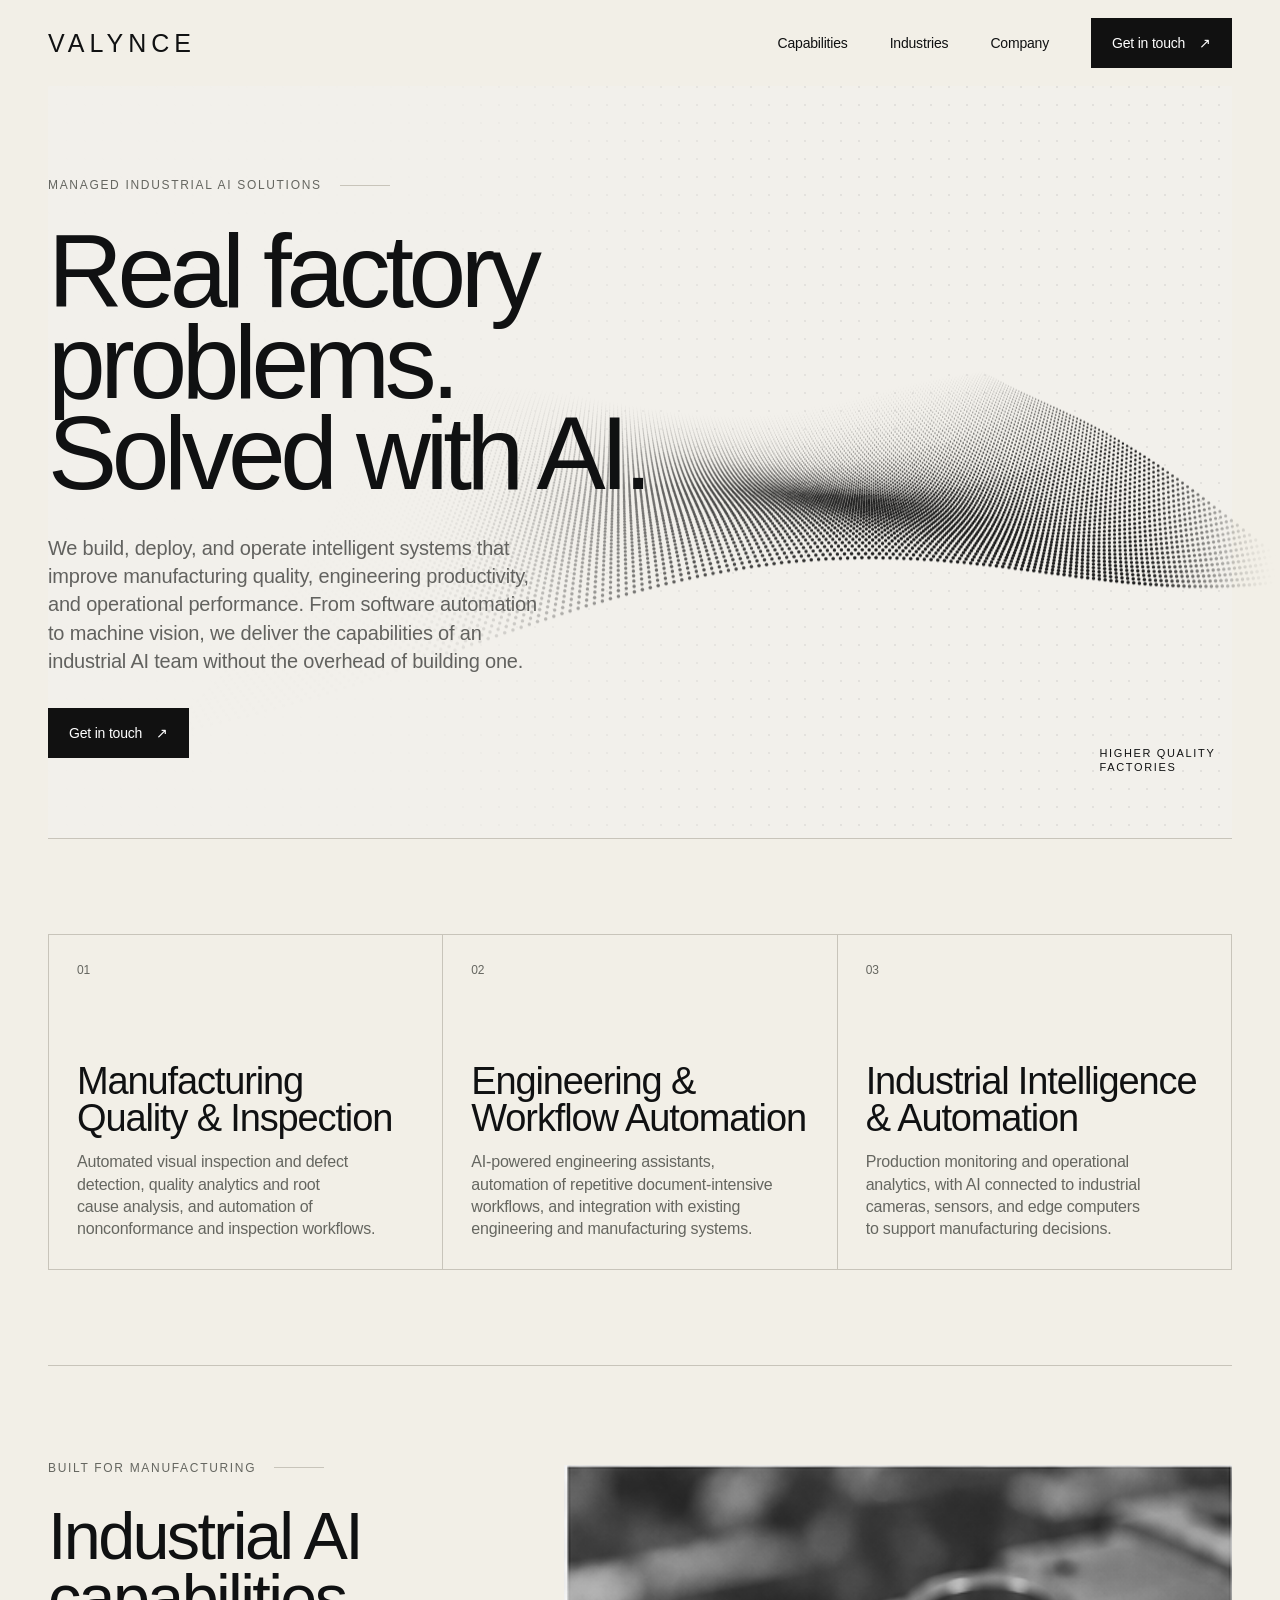
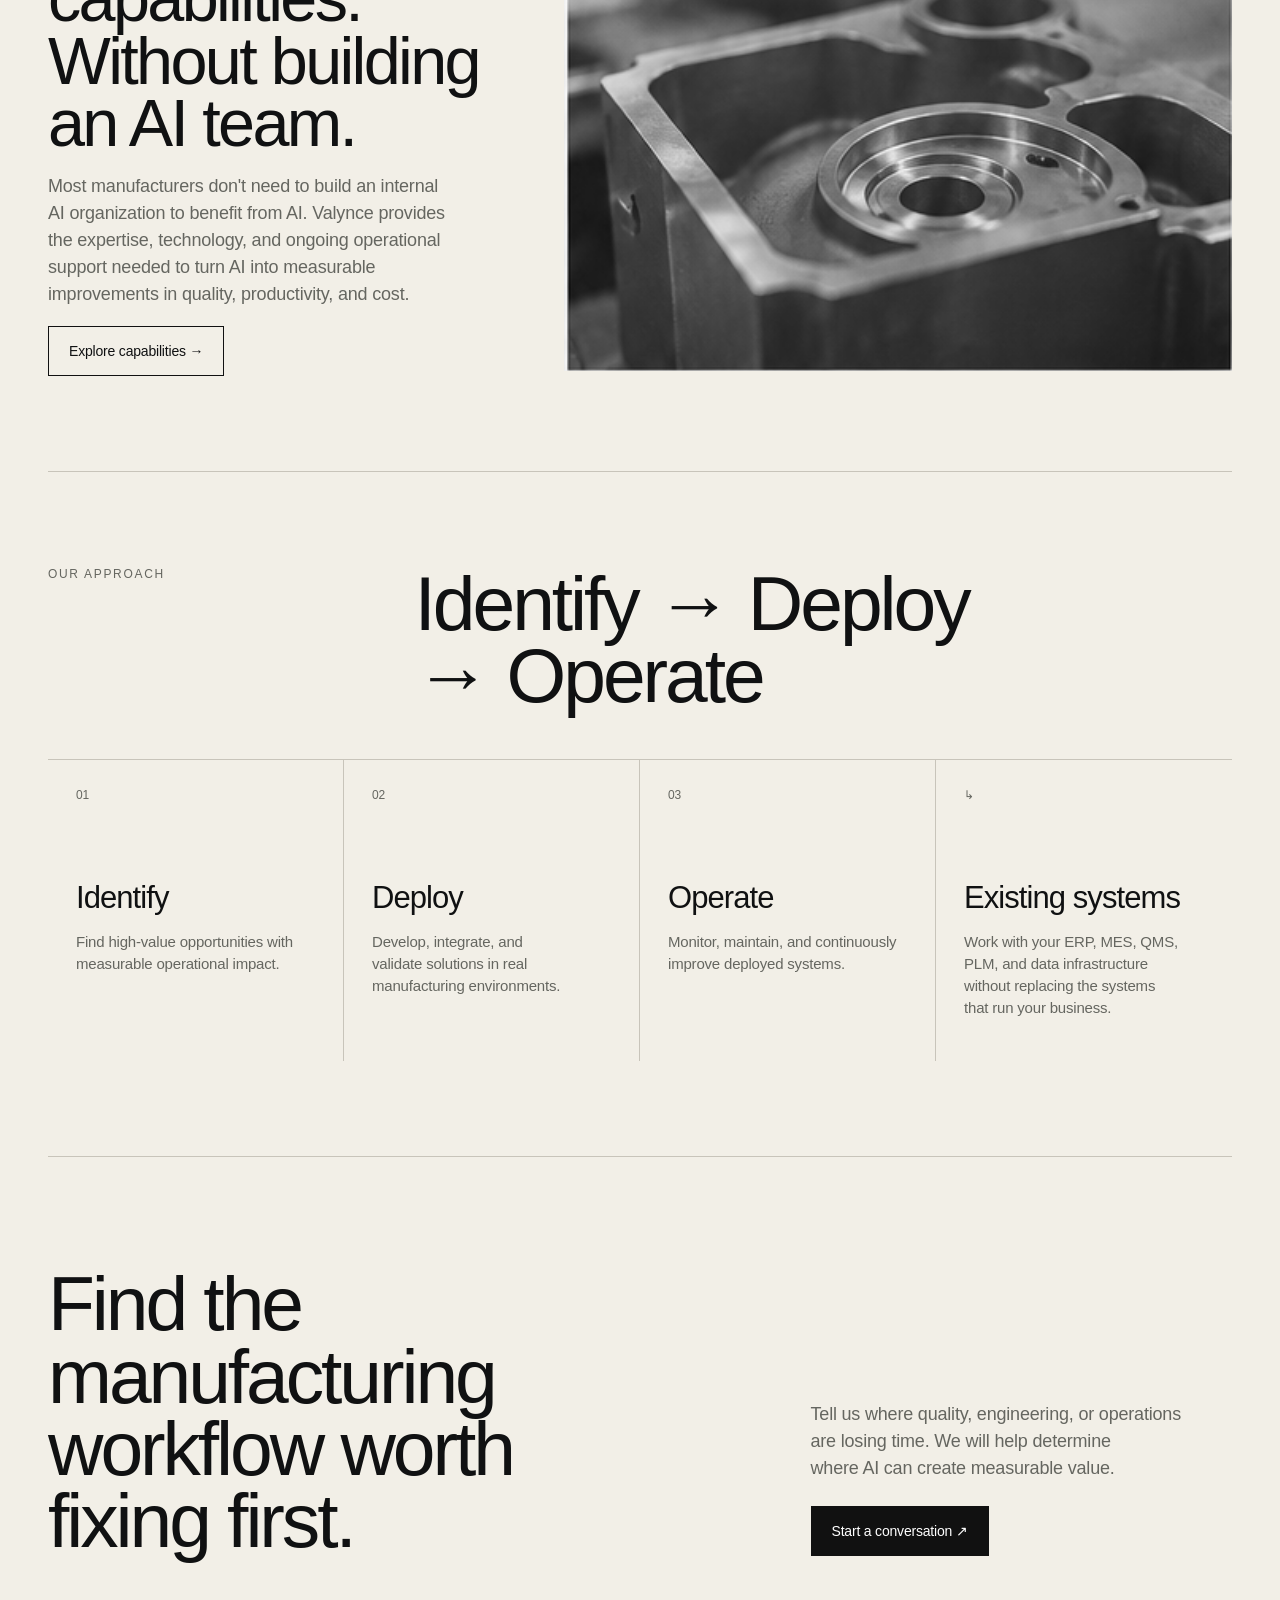
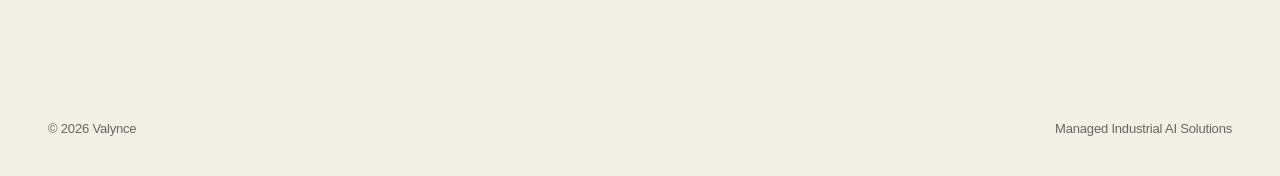
==== commit 32eb001b: "Restore managed AI positioning with original company delivery model" ====
--- a/index.html
+++ b/index.html
@@ -2,9 +2,9 @@
 <html lang="en">
 <head>
 <meta charset="utf-8"><meta name="viewport" content="width=device-width,initial-scale=1">
-<title>Valynce | AI Engineering for Manufacturing</title>
-<meta name="description" content="Valynce helps manufacturers deploy practical AI systems across quality, engineering and operations.">
-<link rel="stylesheet" href="assets/style.css?v=d0374bb2c1">
+<title>Valynce | Managed Industrial AI Solutions</title>
+<meta name="description" content="Valynce builds, deploys, and operates industrial AI systems for manufacturing quality, engineering productivity, and operational performance.">
+<link rel="stylesheet" href="assets/style.css?v=0885071bbe">
 </head>
 <body>
 <div class="site">
@@ -23,9 +23,9 @@
 <section class="hero hero-webgl">
   <canvas id="wave" aria-hidden="true"></canvas>
   <div class="hero-copy">
-    <div class="eyebrow">AI Engineering for Manufacturing</div>
+    <div class="eyebrow">Managed Industrial AI Solutions</div>
     <h1>Real factory problems.<br>Solved with AI.</h1>
-    <p>We help manufacturers deploy AI systems that reduce quality issues, accelerate engineering work, and improve operational performance.</p>
+    <p>We build, deploy, and operate intelligent systems that improve manufacturing quality, engineering productivity, and operational performance. From software automation to machine vision, we deliver the capabilities of an industrial AI team without the overhead of building one.</p>
     <a class="button" href="contact.html">Get in touch <span>↗</span></a>
   </div>
   <div class="hero-tag">HIGHER QUALITY<br>FACTORIES</div>
@@ -35,16 +35,16 @@
 <section class="section reveal">
   <div class="feature-grid">
     <article class="feature">
-      <div class="num">01</div><h3>Quality<br>Intelligence</h3>
-      <p>Investigate nonconformances faster, surface related failures, and bring the right evidence to root cause analysis.</p>
+      <div class="num">01</div><h3>Manufacturing Quality &amp; Inspection</h3>
+      <p>Automated visual inspection and defect detection, quality analytics and root cause analysis, and automation of nonconformance and inspection workflows.</p>
     </article>
     <article class="feature">
-      <div class="num">02</div><h3>Engineering<br>Productivity</h3>
-      <p>Make drawings, SOPs, work instructions, historical decisions, and technical knowledge immediately accessible.</p>
+      <div class="num">02</div><h3>Engineering &amp; Workflow Automation</h3>
+      <p>AI-powered engineering assistants, automation of repetitive document-intensive workflows, and integration with existing engineering and manufacturing systems.</p>
     </article>
     <article class="feature">
-      <div class="num">03</div><h3>Operational<br>Intelligence</h3>
-      <p>Connect production, inspection, test, and quality data so teams can act on what matters instead of hunting for it.</p>
+      <div class="num">03</div><h3>Industrial Intelligence &amp; Automation</h3>
+      <p>Production monitoring and operational analytics, with AI connected to industrial cameras, sensors, and edge computers to support manufacturing decisions.</p>
     </article>
   </div>
 </section>
@@ -53,8 +53,8 @@
   <div class="industrial">
     <div>
       <div class="eyebrow">Built for manufacturing</div>
-      <h2>Start with the workflow. Build only what matters.</h2>
-      <p>Valynce works around your existing ERP, MES, QMS, PLM, documents, and data infrastructure. We identify an expensive workflow, prove value quickly, and scale only what works.</p>
+      <h2>Industrial AI capabilities. Without building an AI team.</h2>
+      <p>Most manufacturers don't need to build an internal AI organization to benefit from AI. Valynce provides the expertise, technology, and ongoing operational support needed to turn AI into measurable improvements in quality, productivity, and cost.</p>
       <a class="button secondary" href="capabilities.html">Explore capabilities →</a>
     </div>
     <img src="assets/machined-part.png" alt="Precision machined component">
@@ -64,13 +64,13 @@
 <section class="section reveal">
   <div class="section-head">
     <div class="label">Our approach</div>
-    <div><h2>From factory-floor problem to production AI.</h2></div>
+    <div><h2>Identify → Deploy → Operate</h2></div>
   </div>
   <div class="process">
-    <div class="step"><div class="num">01</div><h3>Understand</h3><p>Walk the operation, talk to the people doing the work, and identify where time or quality is being lost.</p></div>
-    <div class="step"><div class="num">02</div><h3>Prioritize</h3><p>Rank opportunities by business value, technical feasibility, and speed to measurable impact.</p></div>
-    <div class="step"><div class="num">03</div><h3>Build</h3><p>Develop the smallest production-oriented AI system around your existing data and workflow.</p></div>
-    <div class="step"><div class="num">04</div><h3>Operate</h3><p>Deploy, measure, improve, and expand successful capabilities across teams and sites.</p></div>
+    <div class="step"><div class="num">01</div><h3>Identify</h3><p>Find high-value opportunities with measurable operational impact.</p></div>
+    <div class="step"><div class="num">02</div><h3>Deploy</h3><p>Develop, integrate, and validate solutions in real manufacturing environments.</p></div>
+    <div class="step"><div class="num">03</div><h3>Operate</h3><p>Monitor, maintain, and continuously improve deployed systems.</p></div>
+    <div class="step"><div class="num">↳</div><h3>Existing systems</h3><p>Work with your ERP, MES, QMS, PLM, and data infrastructure without replacing the systems that run your business.</p></div>
   </div>
 </section>
 
@@ -83,7 +83,7 @@
 
 <footer>
   <span>© 2026 Valynce</span>
-  <span>AI Engineering for Manufacturing</span>
+  <span>Managed Industrial AI Solutions</span>
 </footer>
 
 </div>
--- a/assets/style.css
+++ b/assets/style.css
@@ -217,3 +217,6 @@
   .hero-webgl .hero-tag{display:none}
   .hero-webgl::after{background:linear-gradient(90deg,rgba(242,240,235,.98) 0%,rgba(242,240,235,.92) 58%,rgba(242,240,235,.28) 100%)}
 }
+
+/* Keep copy balanced without manual line breaks or changes to type sizing. */
+h1,h2,h3,p{text-wrap:balance}
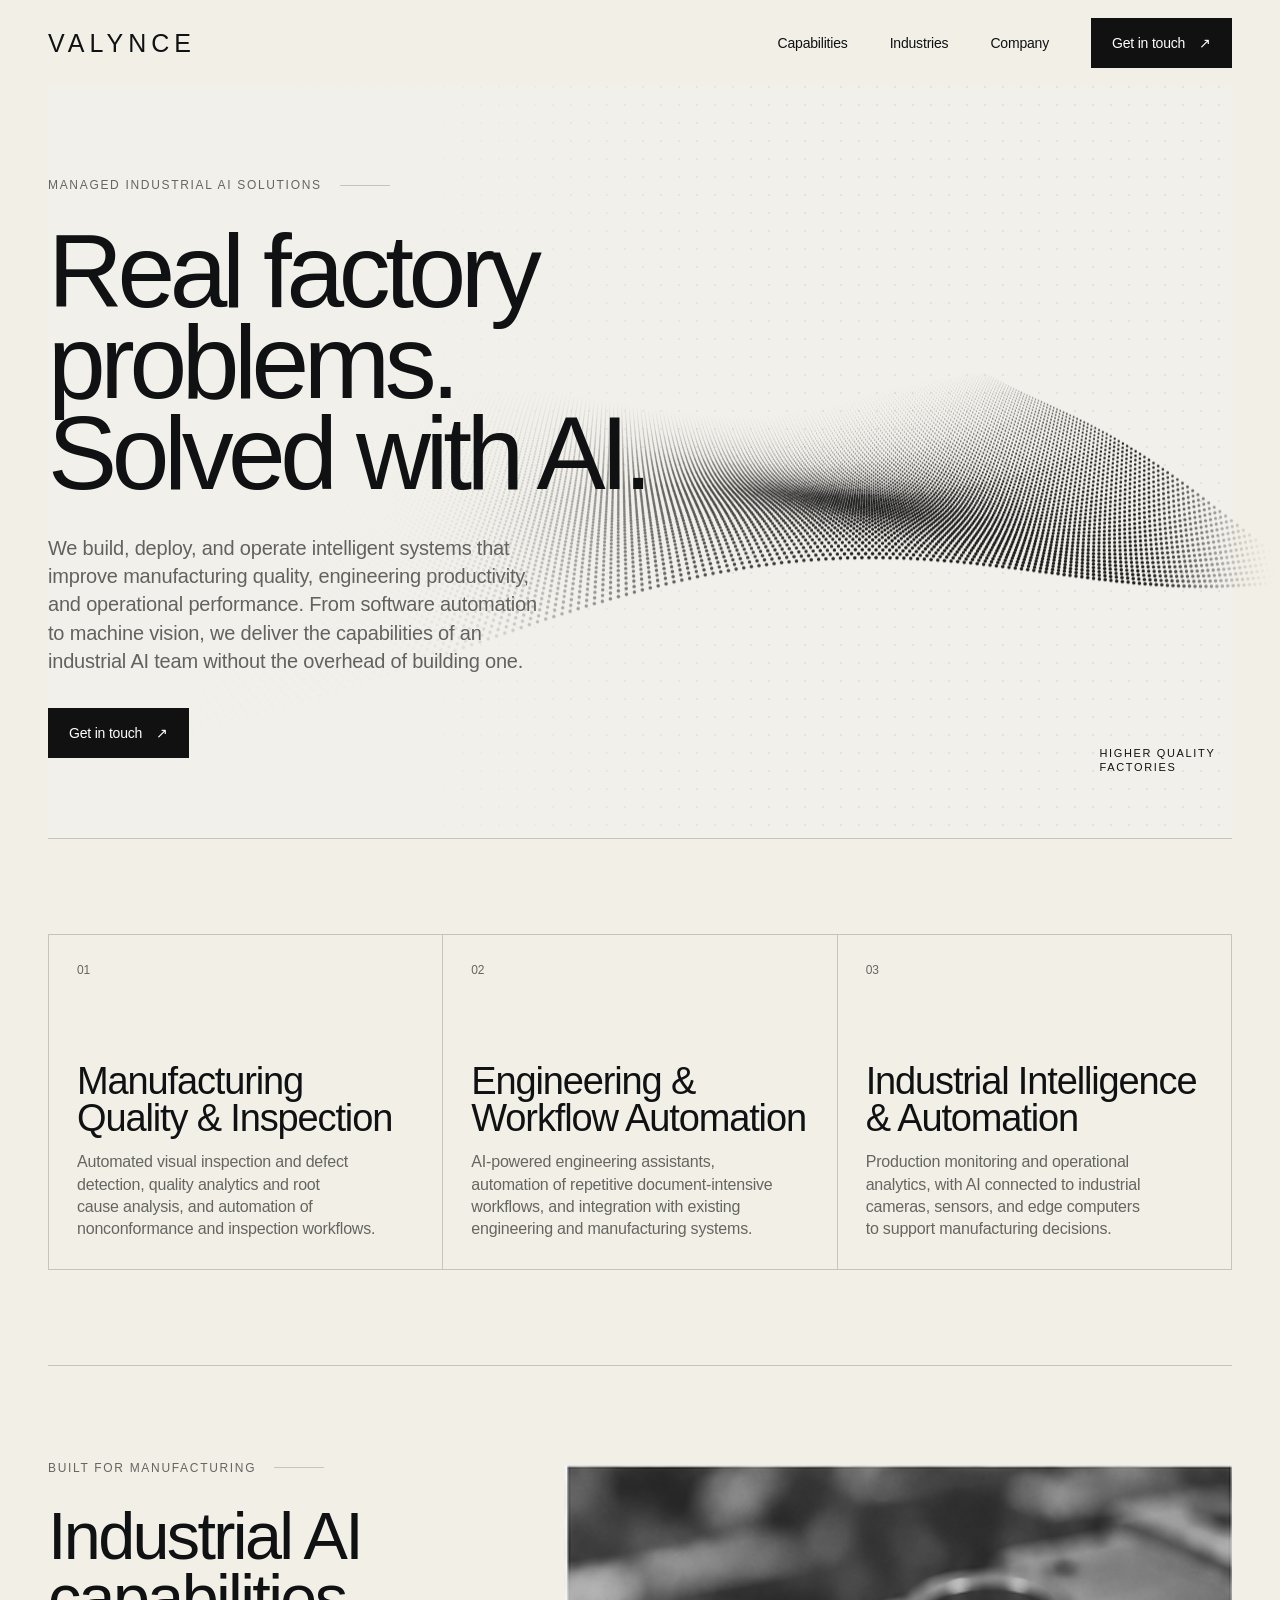
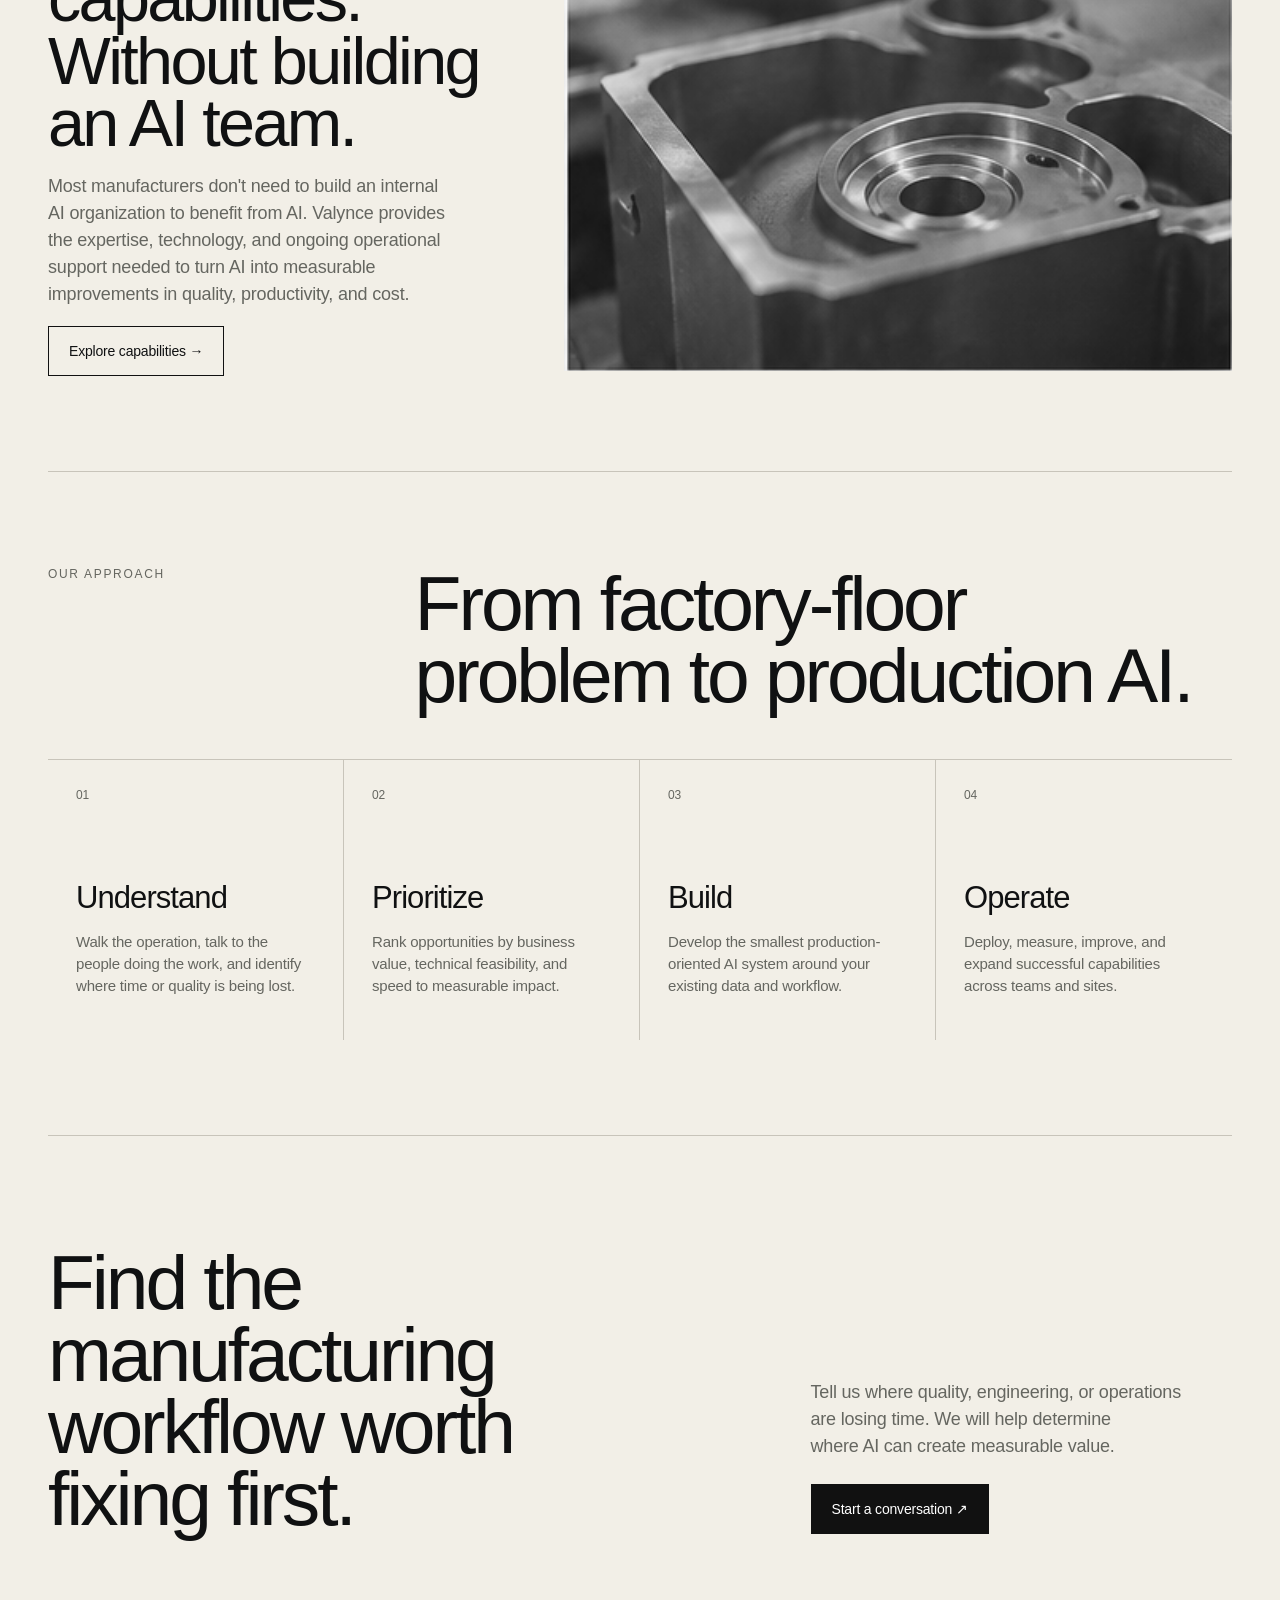
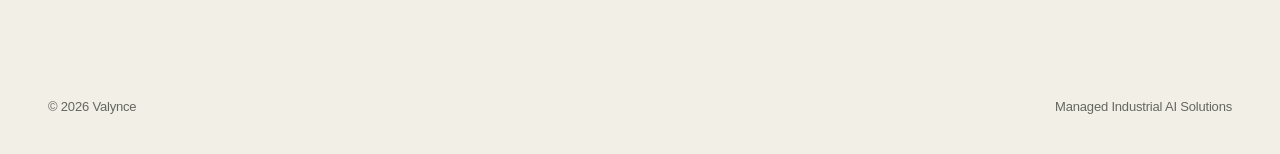
==== commit 29e0975c: "Restore original homepage approach and four-stage workflow" ====
--- a/index.html
+++ b/index.html
@@ -64,13 +64,13 @@
 <section class="section reveal">
   <div class="section-head">
     <div class="label">Our approach</div>
-    <div><h2>Identify → Deploy → Operate</h2></div>
+    <div><h2>From factory-floor problem to production AI.</h2></div>
   </div>
   <div class="process">
-    <div class="step"><div class="num">01</div><h3>Identify</h3><p>Find high-value opportunities with measurable operational impact.</p></div>
-    <div class="step"><div class="num">02</div><h3>Deploy</h3><p>Develop, integrate, and validate solutions in real manufacturing environments.</p></div>
-    <div class="step"><div class="num">03</div><h3>Operate</h3><p>Monitor, maintain, and continuously improve deployed systems.</p></div>
-    <div class="step"><div class="num">↳</div><h3>Existing systems</h3><p>Work with your ERP, MES, QMS, PLM, and data infrastructure without replacing the systems that run your business.</p></div>
+    <div class="step"><div class="num">01</div><h3>Understand</h3><p>Walk the operation, talk to the people doing the work, and identify where time or quality is being lost.</p></div>
+    <div class="step"><div class="num">02</div><h3>Prioritize</h3><p>Rank opportunities by business value, technical feasibility, and speed to measurable impact.</p></div>
+    <div class="step"><div class="num">03</div><h3>Build</h3><p>Develop the smallest production-oriented AI system around your existing data and workflow.</p></div>
+    <div class="step"><div class="num">04</div><h3>Operate</h3><p>Deploy, measure, improve, and expand successful capabilities across teams and sites.</p></div>
   </div>
 </section>
 
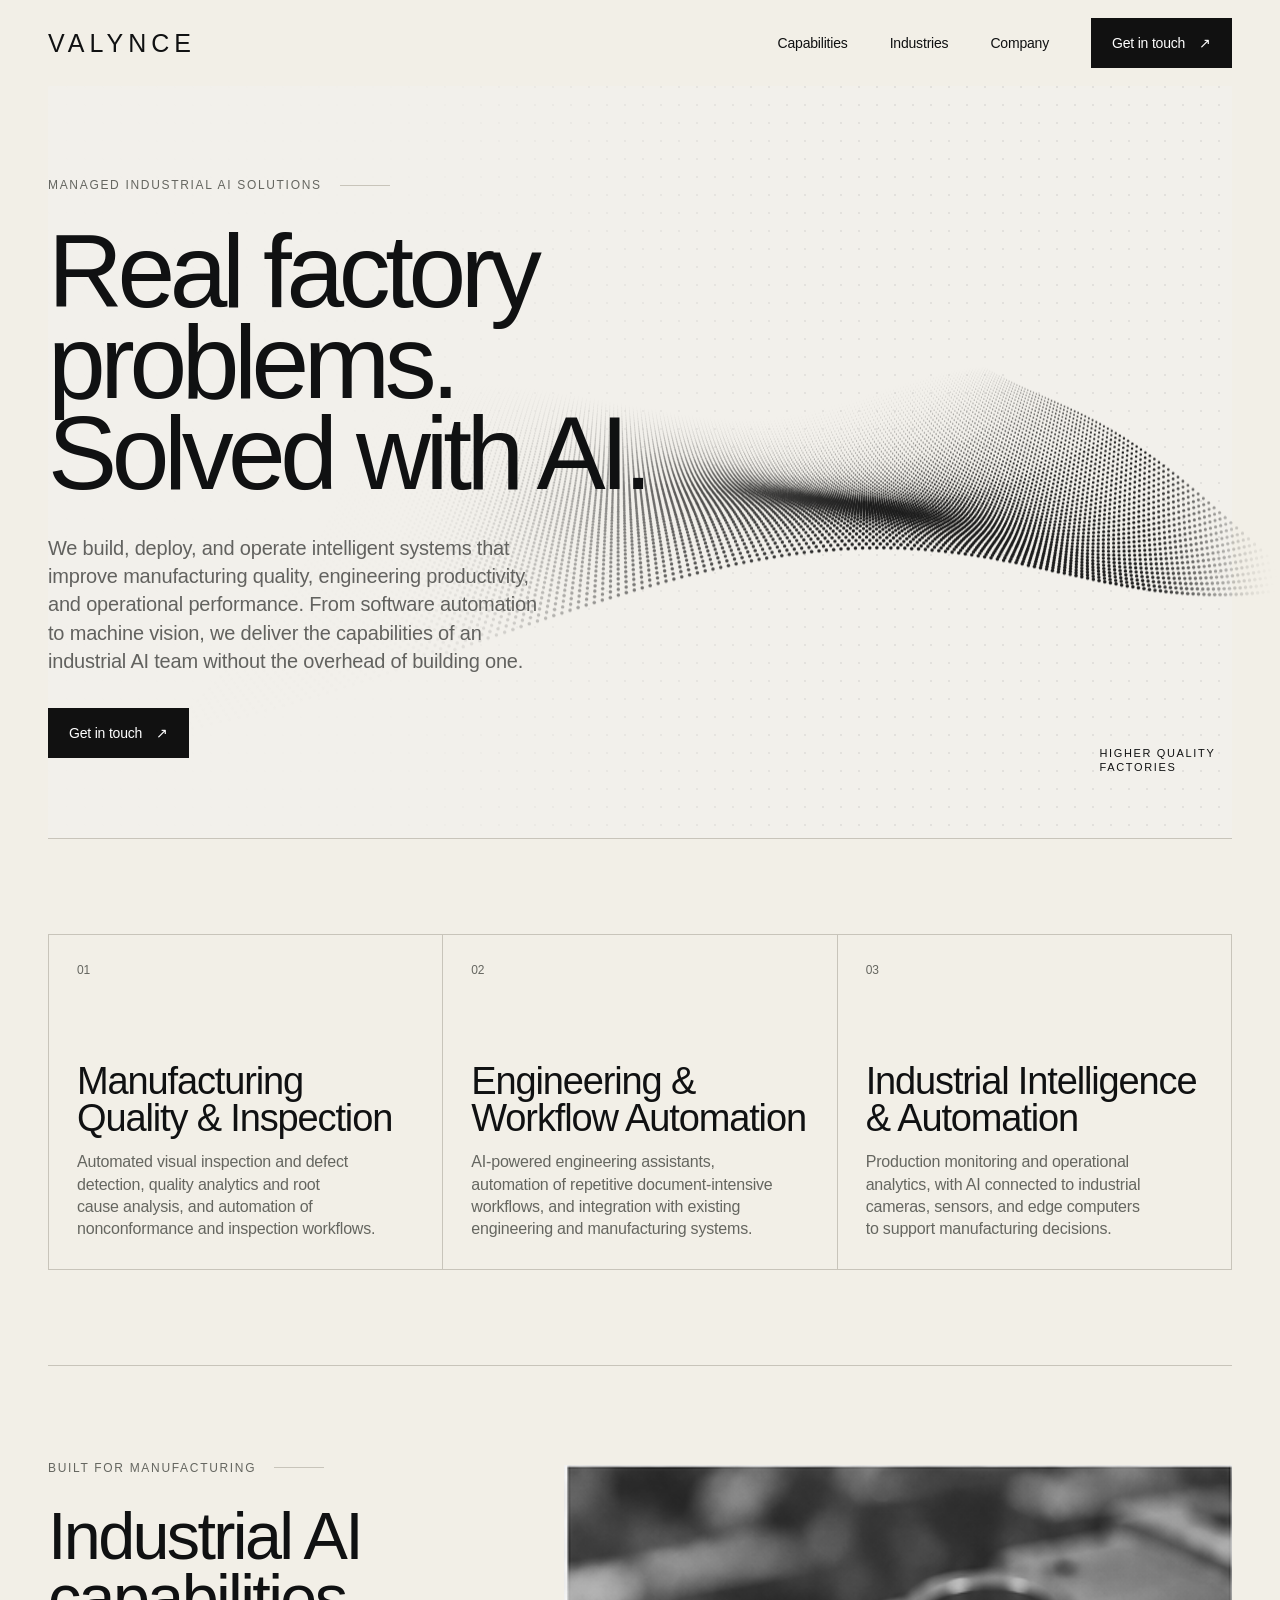
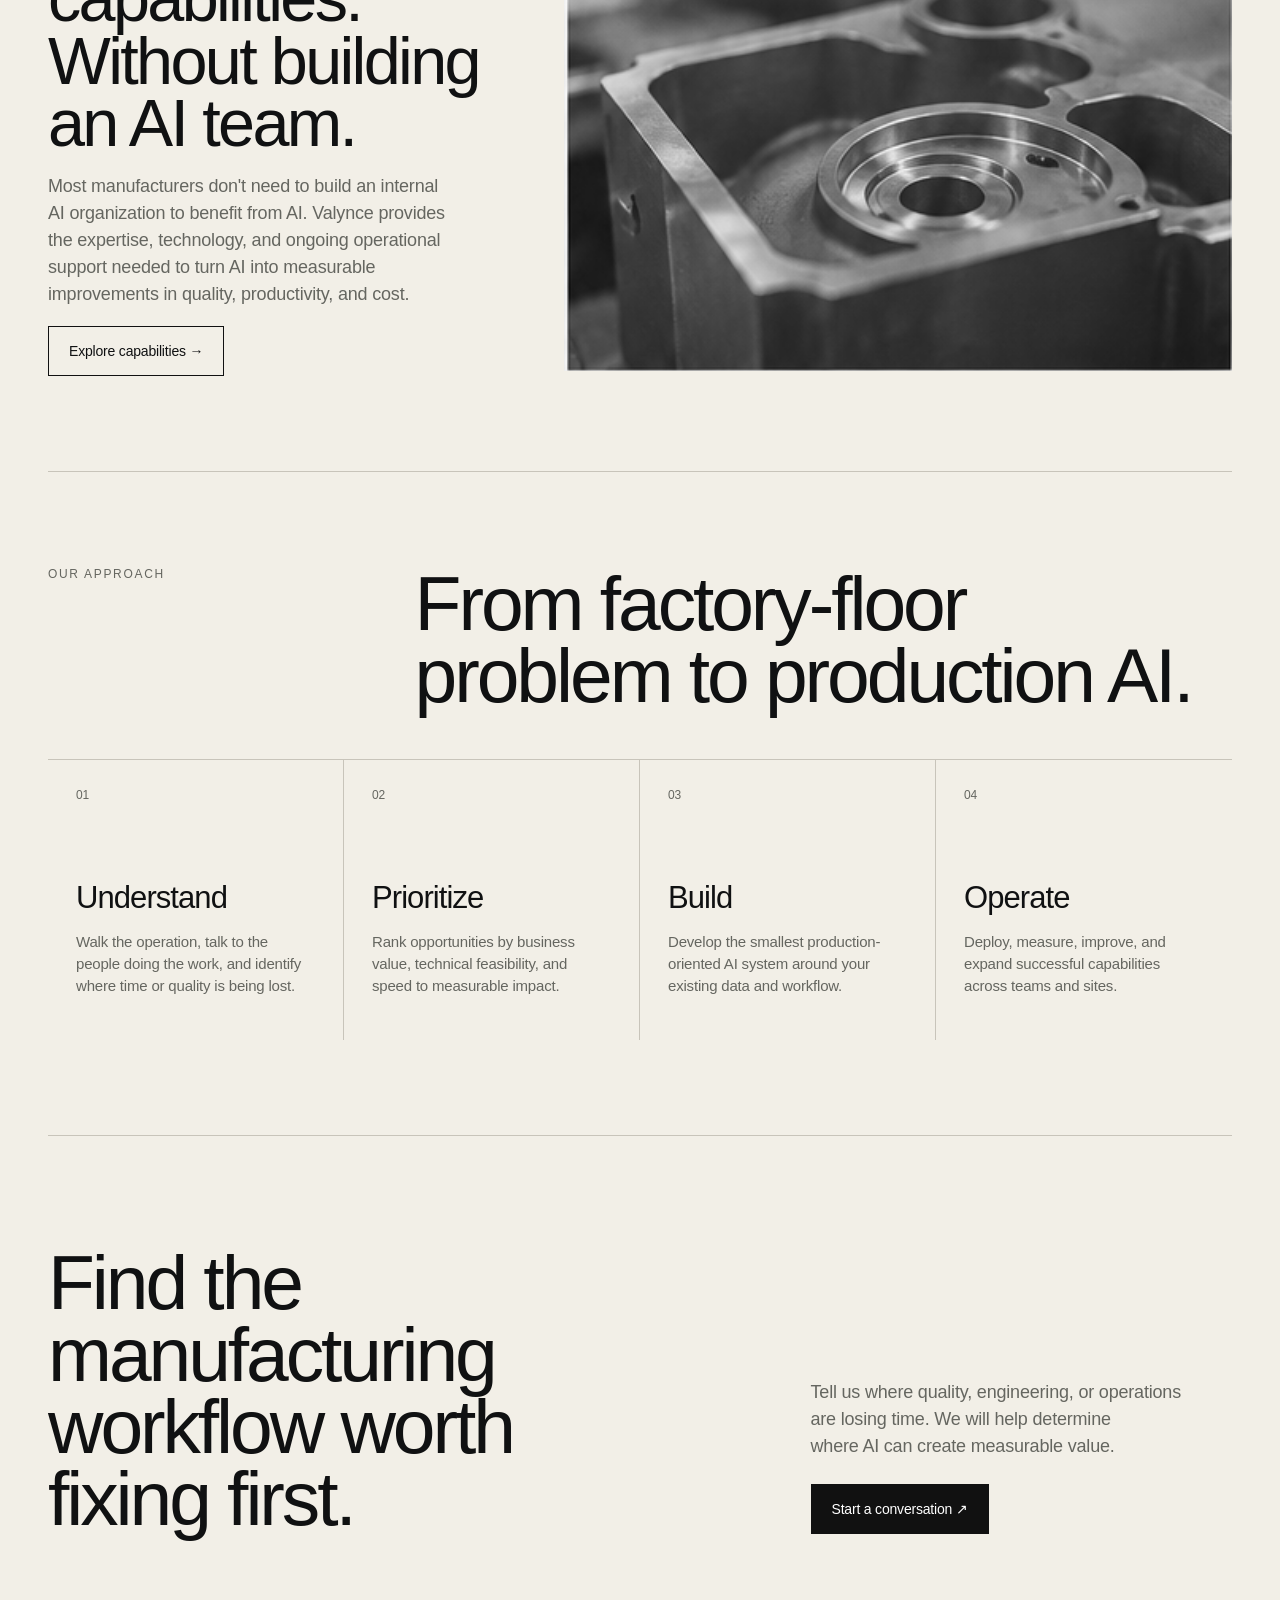
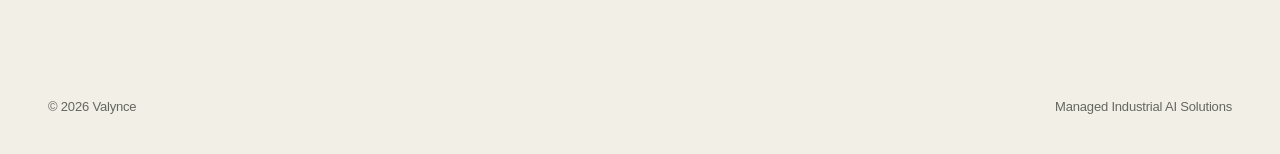
==== commit e6d812c2: "Raise right-hand wave curvature by up to 35 percent" ====
--- a/index.html
+++ b/index.html
@@ -87,5 +87,5 @@
 </footer>
 
 </div>
-<script src="assets/site.js"></script>
+<script src="assets/site.js?v=f079a9bef9"></script>
 </body></html>
